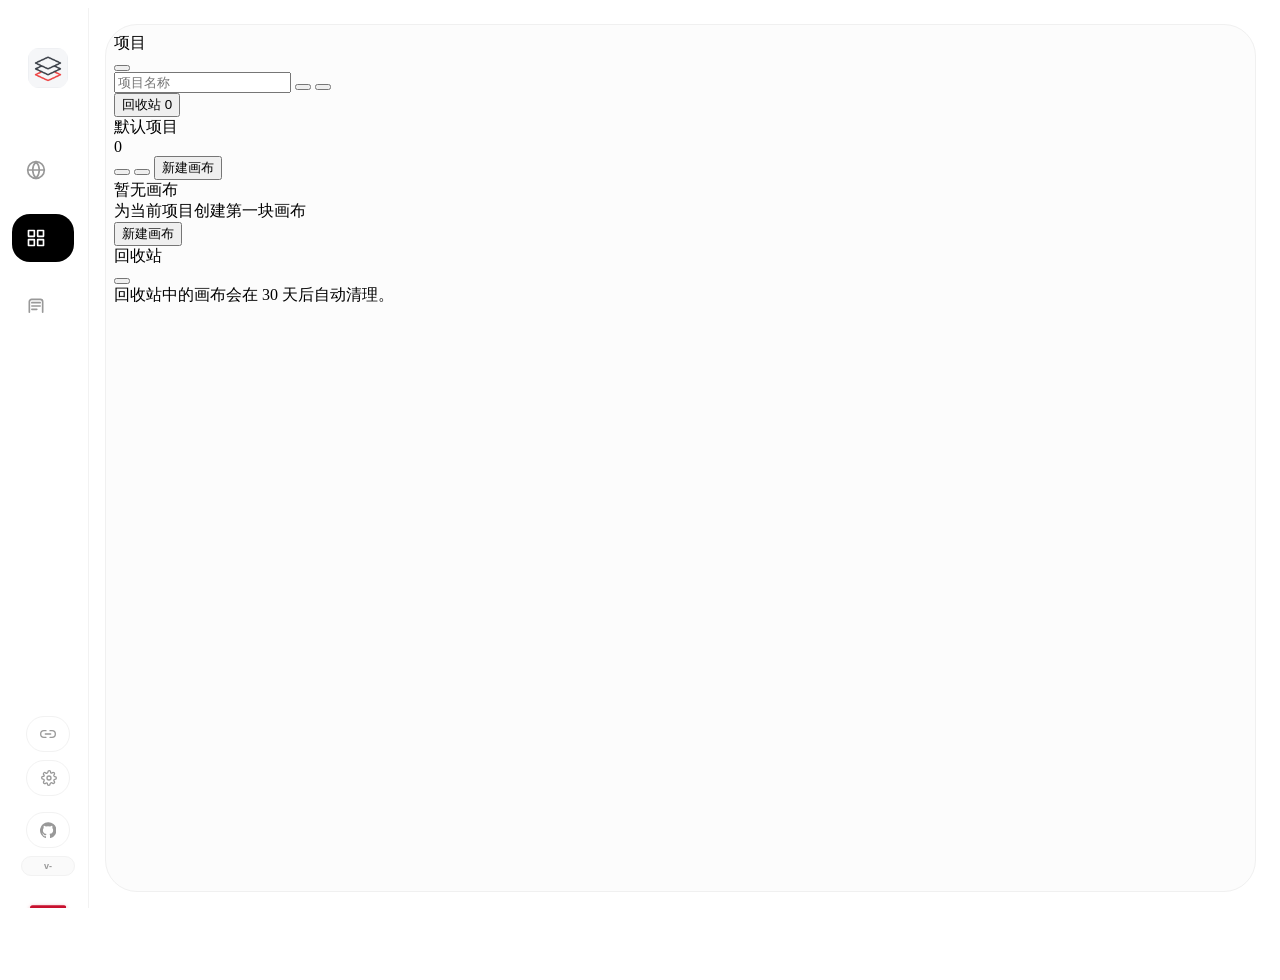
==== static/index.html @ 551148d5 "Unify app icon, sidebar appearance module and README screenshots" ====
<!DOCTYPE html>
<html lang="zh-CN">

<head>
    <meta charset="UTF-8">
    <meta name="viewport" content="width=device-width, initial-scale=1.0">
    <link rel="icon" href="/static/images/logo.png" type="image/png">
    <title>无限画布</title>
    <style>
        html.studio-route-booting body {
            visibility: hidden !important;
        }
    </style>
    <script>
        (function(){
            try {
                var theme = localStorage.getItem('studio_theme') || localStorage.getItem('canvas_theme') || 'light';
                if(theme === 'dark') {
                    document.documentElement.classList.add('studio-theme-dark');
                    document.documentElement.classList.add('theme-dark');
                }
                document.documentElement.classList.add('studio-route-booting');
            } catch(e) {}
        })();
    </script>
    <script src="/static/vendor/js/tailwindcss-cdn.js?v=2026.10.25.8.1793082094"></script>
    <script src="/static/js/theme.js?v=2026.10.25.8.1793082094"></script>
    <script src="/static/js/i18n.js?v=2026.10.25.8.1793082094"></script>
    <style>
        @import url('/static/vendor/css/fonts.css?v=2026.10.25.8.1793082094');

        /* 本地 Tailwind 工具类兜底：CDN 慢/未就绪时也能立刻给图标尺寸，避免首屏左侧栏空白 */
        .w-1\.5 { width: 0.375rem; }
        .h-1\.5 { height: 0.375rem; }
        .w-4 { width: 1rem; }
        .h-4 { height: 1rem; }
        .w-5 { width: 1.25rem; }
        .h-5 { height: 1.25rem; }
        .flex-shrink-0 { flex-shrink: 0; }
        .rounded-full { border-radius: 9999px; }
        .mb-12 { margin-bottom: 3rem; }
        .transition-colors { transition-property: color, background-color, border-color, fill, stroke; transition-duration: 150ms; transition-timing-function: cubic-bezier(0.4, 0, 0.2, 1); }
        .animate-pulse { animation: studio-pulse 2s cubic-bezier(0.4, 0, 0.6, 1) infinite; }
        @keyframes studio-pulse { 0%, 100% { opacity: 1; } 50% { opacity: .5; } }

        :root {
            --accent: #000000;
            --fluid-ease: cubic-bezier(0.3, 0, 0, 1);
            --bg: #ffffff;
            --sidebar-bg: #ffffff;
            --stage-bg: #fcfcfc;
            --border: #f2f2f2;
            --stage-border: #f0f0f0;
            --text: #121212;
            --muted: #999;
            --nav-hover-bg: #fafafa;
            --monitor-bg: rgba(255, 255, 255, 0.7);
            --monitor-border: rgba(0, 0, 0, 0.05);
            --monitor-shadow: rgba(0, 0, 0, 0.04);
            --divider: rgba(0, 0, 0, 0.1);
            --scrollbar: #d8d8d8;
            --scrollbar-hover: #c0c0c0;
            --author-name: #000;
        }

        html.theme-dark,
        body.theme-dark {
            --bg: #0f141d;
            --sidebar-bg: #0f141d;
            --stage-bg: #111722;
            --border: #242d3b;
            --stage-border: #2a3444;
            --text: #e5e9f0;
            --muted: #8f9aab;
            --nav-hover-bg: #171d29;
            --monitor-bg: rgba(23, 29, 41, 0.82);
            --monitor-border: rgba(255, 255, 255, 0.08);
            --monitor-shadow: rgba(0, 0, 0, 0.3);
            --divider: rgba(255, 255, 255, 0.15);
            --scrollbar: #334155;
            --scrollbar-hover: #475569;
            --author-name: #e5e9f0;
        }

        /* 极简滚动条 */
        html,
        body {
            overscroll-behavior: auto;
            height: 100%;
            overflow: hidden;
        }

        *::-webkit-scrollbar {
            width: 10px !important;
            height: 10px !important;
            background: transparent !important;
        }

        *::-webkit-scrollbar-track {
            background: transparent !important;
            border: none !important;
        }

        *::-webkit-scrollbar-thumb {
            background-color: var(--scrollbar) !important;
            border: 3px solid transparent !important;
            border-right-width: 3px !important;
            background-clip: padding-box !important;
            border-radius: 10px !important;
            min-height: 36px;
        }

        *::-webkit-scrollbar-thumb:hover {
            background-color: var(--scrollbar-hover) !important;
        }

        *::-webkit-scrollbar-corner {
            background: transparent !important;
        }

        * {
            scrollbar-width: thin !important;
            scrollbar-color: var(--scrollbar) transparent !important;
        }

        body {
            background: var(--bg);
            font-family: 'Space Grotesk', sans-serif;
            overflow: hidden;
            height: 100vh;
            color: var(--text);
            transition: background 0.3s, color 0.3s;
        }

        .app-shell {
            display: flex;
            width: 100%;
            height: 100vh;
            background: var(--bg);
            position: relative;
            transition: background 0.3s;
        }

        /* 侧边栏 */
        .sidebar {
            width: 80px;
            min-width: 80px;
            height: 100vh;
            max-height: 100vh;
            background: var(--sidebar-bg);
            display: flex;
            flex-direction: column;
            align-items: center;
            border-right: 1px solid var(--border);
            padding: 40px 0;
            transition: width 0.5s var(--fluid-ease) 0.5s, background 0.3s, border-color 0.3s;
            z-index: 50;
            overflow: hidden;
        }

        .sidebar:hover {
            width: 220px;
            transition-delay: 0s;
        }

        body.studio-scale-host .sidebar {
            height: calc(100vh / var(--studio-ui-scale, 1));
            max-height: calc(100vh / var(--studio-ui-scale, 1));
            zoom: var(--studio-ui-scale, 1);
        }

        /* 首次加载时与 iframe 的 0.5s 淡入同步播放，避免侧栏"焊死"在原地造成视觉断层 */
        @keyframes sidebar-enter {
            from { opacity: 0; transform: translateX(-6px); }
            to { opacity: 1; transform: translateX(0); }
        }
        html:not(.studio-route-booting) .sidebar {
            animation: sidebar-enter 0.5s var(--fluid-ease);
        }

        /* 品牌 LOGO：icon_layers_01 图标，替换旧的「圆角方框 + 圆点」占位符 */
        .logo-ring {
            position: relative;
            width: 40px;
            height: 40px;
            border: 0;
            border-radius: 11px;
            background: transparent;
            padding: 0;
            display: flex;
            align-items: center;
            justify-content: center;
            cursor: pointer;
            flex: 0 0 auto;
            transition: transform .25s var(--fluid-ease), background-color .18s, box-shadow .2s;
        }

        .brand-logo-img {
            width: 40px;
            height: 40px;
            display: block;
            border-radius: 11px;
            user-select: none;
        }

        .logo-ring:hover,
        .logo-ring:focus-visible {
            background: var(--nav-hover-bg);
            box-shadow: 0 0 0 4px rgba(148, 163, 184, .16), 0 10px 24px rgba(15, 23, 42, .08);
            outline: none;
        }

        .logo-ring:active {
            transform: scale(.94);
        }

        /* 队列忙碌：LOGO 右上角一枚蓝点（沿用原 logo-dot 的状态语义） */
        .logo-ring::after {
            content: '';
            position: absolute;
            top: 0;
            right: 0;
            width: 8px;
            height: 8px;
            border-radius: 50%;
            background: #3b82f6;
            border: 2px solid var(--sidebar-bg);
            opacity: 0;
            transform: scale(.6);
            transition: opacity .2s, transform .2s;
            pointer-events: none;
        }

        .logo-ring.is-busy::after {
            opacity: 1;
            transform: scale(1);
        }

        /* 导航项 */
        .nav-item {
            position: relative;
            width: 48px;
            height: 48px;
            flex: 0 0 48px;
            margin: 10px 0;
            display: flex;
            align-items: center;
            justify-content: flex-start;
            border-radius: 18px;
            cursor: pointer;
            /* 只对 width 做带延迟的过渡（侧栏悬停展开效果）；background/color 不参与过渡，避免 active 切换时底色"流动" */
            transition: width 0.3s var(--fluid-ease) 0.5s;
            color: var(--muted);
            overflow: hidden;
            padding-left: 14px;
        }

        .sidebar:hover .nav-item {
            width: 190px;
            transition-delay: 0s;
        }

        .nav-item:hover {
            background: var(--nav-hover-bg);
            color: var(--text);
        }

        .nav-item.active {
            background: var(--accent);
            color: #fff;
        }

        html.theme-dark .nav-item.active,
        body.theme-dark .nav-item.active {
            background: #f1f5f9;
            color: #0f172a;
        }

        .nav-text {
            opacity: 0;
            margin-left: 16px;
            font-weight: 600;
            font-size: 14px;
            white-space: nowrap;
            transition: opacity 0.3s 0.5s;
        }

        .sidebar:hover .nav-text {
            opacity: 1;
            transition-delay: 0.1s;
        }

        .sidebar nav {
            width: 100%;
            min-height: 0;
            flex: 1 1 auto;
            overflow-y: auto;
            overflow-x: hidden;
            display: flex;
            flex-direction: column;
            align-items: center;
            padding: 0 0 6px;
            overscroll-behavior: contain;
            scrollbar-gutter: stable;
            -webkit-overflow-scrolling: touch;
            scrollbar-width: thin;
            scrollbar-color: rgba(148, 163, 184, .34) transparent;
        }

        .sidebar::-webkit-scrollbar { width: 4px !important; }
        .sidebar::-webkit-scrollbar-track { background: transparent !important; }
        .sidebar::-webkit-scrollbar-thumb {
            background: rgba(148, 163, 184, .34) !important;
            border: 0 !important;
            border-radius: 999px !important;
        }

        .sidebar nav::-webkit-scrollbar { width: 4px !important; }
        .sidebar nav::-webkit-scrollbar-track { background: transparent !important; }
        .sidebar nav::-webkit-scrollbar-thumb {
            background: rgba(148, 163, 184, .34) !important;
            border: 0 !important;
            border-radius: 999px !important;
        }

        .sidebar nav > * {
            flex-shrink: 0;
        }

        /* 主舞台区 */
        .stage {
            flex: 1;
            background: var(--stage-bg);
            margin: 16px;
            border-radius: 32px;
            overflow: hidden;
            border: 1px solid var(--stage-border);
            position: relative;
            transition: background 0.3s, border-color 0.3s;
        }

        body.studio-scale-host .stage {
            margin: max(10px, calc(16px * var(--studio-ui-scale, 1)));
            border-radius: max(20px, calc(32px * var(--studio-ui-scale, 1)));
        }

        iframe {
            position: absolute;
            inset: 0;
            width: 100%;
            height: 100%;
            border: none;
            opacity: 0;
            transform: scale(1.02);
            filter: blur(4px);
            transition: all 0.5s var(--fluid-ease);
            pointer-events: none;
        }

        iframe.active {
            opacity: 1;
            transform: scale(1);
            filter: blur(0);
            pointer-events: auto;
        }

        /* 左下角监视器 */
        .nano-monitor {
            position: absolute;
            bottom: 24px;
            left: 24px;
            z-index: 100;
            display: flex;
            align-items: center;
            gap: 10px;
            background: var(--monitor-bg);
            backdrop-filter: blur(12px);
            padding: 7px 12px;
            border-radius: 12px;
            border: 1px solid var(--monitor-border);
            box-shadow: 0 4px 20px var(--monitor-shadow);
            font-family: monospace;
            transition: all 0.4s var(--fluid-ease);
        }

        .nano-monitor.is-busy {
            background: #000;
            color: #fff;
            border-color: rgba(255, 255, 255, 0.1);
            box-shadow: 0 8px 30px rgba(0, 0, 0, 0.2);
        }

        .stat-group {
            display: flex;
            align-items: center;
            gap: 7px;
            font-size: 11px;
            font-weight: 700;
            color: var(--text);
        }

        .stat-group:first-child {
            gap: 8px;
        }

        .nano-monitor.is-busy .stat-group {
            color: #fff;
        }

        .divider {
            width: 1px;
            height: 12px;
            background: var(--divider);
        }

        .is-busy .divider {
            background: rgba(255, 255, 255, 0.2);
        }

        .pulse-dot {
            width: 6px;
            height: 6px;
            border-radius: 50%;
            background: #10b981;
            margin-right: 2px;
            flex: 0 0 auto;
        }

        .spinner-nano {
            width: 10px;
            height: 10px;
            border: 2px solid rgba(255, 255, 255, 0.2);
            border-top-color: #fff;
            border-radius: 50%;
            animation: spin 0.8s linear infinite;
            display: none;
        }

        .is-busy .spinner-nano { display: block; }
        .is-busy .pulse-dot { display: none; }

        @keyframes spin {
            to { transform: rotate(360deg); }
        }

        .label-nano {
            text-transform: uppercase;
            letter-spacing: 0.5px;
            opacity: 0.5;
            font-size: 9px;
        }

        /* 作者组件 */
        .author-box {
            width: 100%;
            height: 60px;
            flex: 0 0 60px;
            position: relative;
            display: flex;
            align-items: center;
            justify-content: center;
            overflow: hidden;
        }

        .side-actions {
            margin-top:auto;
            margin-bottom:12px;
            display:flex;
            flex-direction:column;
            align-items:center;
            gap:8px;
            width:100%;
            flex:0 0 auto;
        }

        .side-pill {
            width:44px;
            height:36px;
            border-radius:999px;
            background: transparent;
            border: 1px solid var(--border);
            color: var(--muted);
            display: flex;
            align-items: center;
            justify-content: center;
            cursor: pointer;
            /* 只过渡 hover/激活会改的属性，避免 all 触发延迟 */
            transition: width 0.3s var(--fluid-ease) 0.5s, gap 0.3s var(--fluid-ease) 0.5s, background-color 0.2s, color 0.2s, border-color 0.2s;
            flex-shrink: 0;
            overflow:hidden;
            gap:8px;
            position:relative;
        }

        .sidebar:hover .side-pill {
            width: 170px;
            transition-delay: 0s;
        }

        .side-pill:hover {
            background: var(--nav-hover-bg);
            color: var(--text);
            border-color: var(--stage-border);
        }

        .side-pill.active {
            background: var(--text);
            color: var(--bg);
            border-color: var(--text);
        }

        .side-pill.update-available {
            border-color:#22c55e;
            color:#16a34a;
            overflow:visible;
        }

        html.theme-dark .side-pill.update-available,
        body.theme-dark .side-pill.update-available {
            border-color:#86efac;
            color:#86efac;
        }

        .side-pill.update-available::after {
            content:"NEW";
            position:absolute;
            top:-7px;
            right:-9px;
            min-width:28px;
            height:16px;
            padding:0 5px;
            border-radius:999px;
            background:#22c55e;
            display:flex;
            align-items:center;
            justify-content:center;
            color:#fff;
            font-size:9px;
            font-weight:900;
            letter-spacing:.02em;
            box-shadow:0 6px 16px rgba(34,197,94,.28), 0 0 0 3px rgba(34,197,94,.12);
            pointer-events:none;
        }

        html.theme-dark .side-pill.update-available::after,
        body.theme-dark .side-pill.update-available::after {
            background:#4ade80;
            color:#052e16;
            box-shadow:0 6px 16px rgba(74,222,128,.22), 0 0 0 3px rgba(74,222,128,.12);
        }

        .side-pill svg { width: 16px; height: 16px; flex:0 0 auto; }
        .settings-fold-chevron {
            width: 13px !important;
            height: 13px !important;
            margin-left: -2px;
            opacity: 0;
            max-width: 0;
            overflow: hidden;
            transition: opacity 0.3s 0.5s, max-width 0.3s var(--fluid-ease) 0.5s, transform .22s var(--fluid-ease);
        }
        .sidebar:hover .settings-fold-chevron,
        .sidebar.is-pinned .settings-fold-chevron {
            opacity: .72;
            max-width: 16px;
            transition-delay: .15s, .15s, 0s;
        }
        .settings-fold-toggle[aria-expanded="true"] .settings-fold-chevron {
            transform: rotate(180deg);
        }
        .settings-fold-group {
            width: 100%;
            max-height: 0;
            opacity: 0;
            overflow: hidden;
            display: flex;
            flex-direction: column;
            align-items: center;
            gap: 8px;
            pointer-events: none;
            transition: max-height .28s var(--fluid-ease), opacity .18s ease;
        }
        .settings-fold-group:not(.is-collapsed) {
            max-height: 132px;
            opacity: 1;
            pointer-events: auto;
        }
        .side-pill-text {
            opacity:0;
            max-width:0;
            font-size:12px;
            font-weight:800;
            letter-spacing:.02em;
            white-space:nowrap;
            overflow:hidden;
            transition: opacity 0.3s 0.5s, max-width 0.3s var(--fluid-ease) 0.5s;
        }
        .sidebar:hover .side-pill-text {
            opacity:1;
            max-width:120px;
            transition-delay:.15s;
        }
        /* 折叠态去除 gap，避免图标被推偏 */
        .side-pill { gap:0; }
        .sidebar:hover .side-pill { gap:8px; }

        .project-version-badge {
            width:44px;
            min-height:18px;
            padding:0 4px;
            border-radius:999px;
            border:1px solid var(--border);
            background:var(--nav-hover-bg);
            color:var(--muted);
            display:flex;
            align-items:center;
            justify-content:center;
            font-size:9px;
            font-weight:800;
            line-height:1;
            white-space:nowrap;
            overflow:hidden;
            cursor:pointer;
            transition:width 0.3s var(--fluid-ease) 0.5s, color .2s, border-color .2s, background-color .2s;
        }
        .project-version-badge:hover { color:var(--text); border-color:var(--accent, #6366f1); }
        .project-version-badge.checking { opacity:.6; animation:badge-pulse 1s ease-in-out infinite; }
        @keyframes badge-pulse { 0%,100%{opacity:.5;} 50%{opacity:1;} }

        .sidebar:hover .project-version-badge {
            width:170px;
            transition-delay:0s;
        }

        .project-version-full { display:none; }
        .sidebar:hover .project-version-compact { display:none; }
        .sidebar:hover .project-version-full { display:inline; }

        .update-now-btn {
            display:none;
            width:56px;
            min-height:24px;
            padding:0 7px;
            border-radius:999px;
            border:1px solid rgba(34,197,94,.35);
            background:rgba(34,197,94,.1);
            color:#16a34a;
            align-items:center;
            justify-content:center;
            gap:5px;
            font-size:9px;
            font-weight:900;
            overflow:hidden;
            transition:width 0.3s var(--fluid-ease) 0.5s, background-color .2s, color .2s, border-color .2s;
        }
        .update-now-btn.show { display:flex; }
        .sidebar:hover .update-now-btn { width:170px; transition-delay:0s; }
        .update-now-btn:hover { background:#16a34a; color:#fff; border-color:#16a34a; }
        .update-now-btn[disabled] { opacity:.7; cursor:wait; }
        .update-now-btn svg { display:none; width:14px; height:14px; flex:0 0 auto; }
        .sidebar:hover .update-now-btn svg { display:block; }
        .update-now-text {
            opacity:1;
            max-width:42px;
            white-space:nowrap;
            overflow:hidden;
            transition: opacity 0.3s 0.5s, max-width 0.3s var(--fluid-ease) 0.5s;
        }
        .update-action-prefix { display:none; }
        .update-version-full { display:none; }
        .sidebar:hover .update-version-compact { display:none; }
        .sidebar:hover .update-version-full { display:inline; }
        .sidebar:hover .update-action-prefix { display:inline; }
        .sidebar:hover .update-now-text { max-width:130px; transition-delay:.15s; }
        /* 有更新时版本号保持可见且可点击，点击直接升级（不再隐藏） */
        .project-version-badge.has-update { color:#16a34a; border-color:rgba(34,197,94,.55); background:rgba(34,197,94,.12); }
        .project-version-badge.has-update:hover { color:#fff; background:#16a34a; border-color:#16a34a; }
        html.theme-dark .update-now-btn,
        body.theme-dark .update-now-btn {
            border-color:rgba(134,239,172,.42);
            background:rgba(74,222,128,.12);
            color:#86efac;
        }
        html.theme-dark .update-now-btn:hover,
        body.theme-dark .update-now-btn:hover {
            background:#86efac;
            border-color:#86efac;
            color:#052e16;
        }

        @media (max-height: 760px) {
            .sidebar {
                padding: 18px 0 14px;
                overflow-y:hidden;
                overflow-x:hidden;
                overscroll-behavior:contain;
                -webkit-overflow-scrolling:touch;
                scrollbar-width:thin;
                scrollbar-color:rgba(148,163,184,.34) transparent;
            }
            .sidebar nav {
                flex:1 1 auto;
                min-height:0;
                overflow-y:auto;
                overflow-x:hidden;
                padding-bottom:0;
            }
            .logo-ring { margin-bottom: 16px !important; }
            .nav-item {
                height: 42px;
                flex-basis: 42px;
                margin: 5px 0;
                border-radius: 15px;
            }
            .side-actions {
                margin-top:auto;
                margin-bottom:6px;
                gap:5px;
                padding-top:8px;
                border-top:1px solid var(--border);
            }
            .settings-fold-group {
                gap: 5px;
            }
            .settings-fold-group:not(.is-collapsed) {
                max-height: 105px;
            }
            .side-pill {
                height:30px;
                flex-basis:30px;
                width:40px;
            }
            .project-version-badge { width:40px; min-height:16px; font-size:8px; }
            .update-now-btn.show { min-height:22px; width:48px; }
            .author-box {
                height:32px;
                flex-basis:32px;
            }        }

        @media (max-height: 660px) {
            .sidebar { padding: 12px 0; }
            .sidebar nav {
                flex:1 1 auto;
                min-height:0;
                overflow-y:auto;
                overflow-x:hidden;
                padding-bottom:0;
            }
            .logo-ring {
                width:32px;
                height:32px;
                margin-bottom:10px !important;
            }
            .brand-logo-img {
                width:32px;
                height:32px;
                border-radius:9px;
            }
            .nav-item {
                height:38px;
                flex-basis:38px;
                margin:3px 0;
                border-radius:14px;
            }
            .side-actions {
                margin-top:auto;
                margin-bottom:4px;
                gap:4px;
                padding-top:6px;
            }
            .settings-fold-group {
                gap: 4px;
            }
            .settings-fold-group:not(.is-collapsed) {
                max-height: 102px;
            }
            .side-pill {
                height:30px;
                flex-basis:30px;
                width:38px;
            }
            .author-box {
                height:28px;
                flex-basis:28px;
            }            .side-pill svg { width:15px; height:15px; }
            .project-version-badge { width:38px; min-height:16px; font-size:8px; }
            .update-now-btn.show { width:46px; min-height:22px; font-size:8px; }
        }

        .studio-modal[hidden] {
            display:none !important;
        }

        .studio-modal {
            position:fixed;
            inset:0;
            z-index:500;
            display:flex;
            align-items:center;
            justify-content:center;
            padding:24px;
            background:rgba(15,23,42,.38);
            backdrop-filter:blur(10px);
        }

        .studio-modal-panel {
            width:min(560px, 100%);
            max-height:min(760px, calc(100vh - 48px));
            display:flex;
            flex-direction:column;
            overflow:hidden;
            border-radius:8px;
            border:1px solid rgba(15,23,42,.1);
            background:#fff;
            color:#111827;
            box-shadow:0 24px 70px rgba(15,23,42,.24);
        }

        .studio-modal-head {
            display:flex;
            align-items:flex-start;
            justify-content:space-between;
            gap:16px;
            padding:20px 20px 14px;
            border-bottom:1px solid #eef2f7;
        }

        .studio-modal-kicker {
            font-size:11px;
            font-weight:900;
            letter-spacing:.08em;
            color:#16a34a;
            text-transform:uppercase;
            margin-bottom:6px;
        }

        .studio-modal-title {
            font-size:20px;
            line-height:1.25;
            font-weight:900;
            margin:0;
            letter-spacing:0;
        }

        .studio-modal-close {
            width:32px;
            height:32px;
            border-radius:8px;
            border:1px solid #e5e7eb;
            background:#fff;
            color:#64748b;
            display:flex;
            align-items:center;
            justify-content:center;
            cursor:pointer;
            flex:0 0 auto;
        }

        .studio-modal-close:hover {
            color:#111827;
            border-color:#cbd5e1;
            background:#f8fafc;
        }

        .studio-modal-body {
            padding:18px 20px;
            overflow:auto;
        }

        .studio-modal-copy {
            margin:0 0 14px;
            color:#475569;
            font-size:13px;
            line-height:1.7;
        }

        .update-modal-summary {
            display:flex;
            align-items:flex-start;
            gap:10px;
            margin-top:16px;
            padding:12px;
            border:1px solid #e5e7eb;
            border-radius:8px;
            background:#f8fafc;
            color:#334155;
            font-size:12px;
            line-height:1.55;
        }

        .update-modal-summary strong {
            display:block;
            color:#111827;
            margin-bottom:2px;
            font-size:12px;
        }

        .update-modal-dot {
            width:9px;
            height:9px;
            margin-top:4px;
            border-radius:99px;
            background:#94a3b8;
            flex:0 0 auto;
        }

        .update-modal-summary.ok .update-modal-dot { background:#22c55e; }
        .update-modal-summary.warn .update-modal-dot { background:#f59e0b; }
        .update-modal-summary.fail .update-modal-dot { background:#ef4444; }

        /* 更新弹窗：双卡片需要更宽的面板，避免左右布局被裁剪 */
        #project-update-modal .studio-modal-panel { width:min(880px, 100%); max-height:min(840px, calc(100vh - 48px)); }
        .update-notes-box { margin:2px 0 14px; padding:12px; border:1px solid #e5e7eb; border-radius:8px; background:#fbfdff; }
        .update-notes-head { display:flex; align-items:center; justify-content:space-between; gap:12px; margin-bottom:8px; }
        .update-notes-head strong { font-size:12px; color:#111827; font-weight:950; }
        .update-notes-version { color:#64748b; font-size:11px; font-weight:800; white-space:nowrap; }
        .update-notes-list { margin:0; padding:0 0 0 16px; display:grid; gap:6px; color:#334155; font-size:12px; line-height:1.55; }
        .update-notes-empty { margin:0; color:#94a3b8; font-size:12px; line-height:1.55; }
        .update-source-list { display:grid; grid-template-columns:1fr 1fr; gap:12px; margin-top:14px; align-items:stretch; }
        @media (max-width: 720px) { .update-source-list { grid-template-columns:1fr; } }
        .update-source-card { width:100%; min-width:0; border:1px solid #e5e7eb; border-radius:10px; background:#fff; color:#111827; text-align:left; padding:12px; display:flex; flex-direction:column; gap:10px; cursor:pointer; transition:border-color .16s ease, box-shadow .16s ease, transform .16s ease, background .16s ease; }
        .update-source-card:hover { transform:translateY(-1px); border-color:#cbd5e1; box-shadow:0 12px 28px rgba(15,23,42,.08); }
        .update-source-card.active { border-color:#16a34a; box-shadow:0 0 0 2px rgba(22,163,74,.20); background:#f0fdf4; }
        .update-source-head { display:flex; align-items:center; justify-content:space-between; gap:10px; }
        .update-source-title { min-width:0; display:flex; flex-direction:column; gap:4px; }
        .update-source-title strong { color:#111827; font-size:13px; line-height:1.2; font-weight:950; }
        .update-source-title span { color:#64748b; font-size:11px; line-height:1.35; font-weight:700; }
        .update-source-head-right { flex:0 0 auto; display:flex; align-items:center; gap:8px; }
        .update-source-check { display:none; flex:0 0 auto; width:22px; height:22px; border-radius:999px; background:#16a34a; color:#fff; align-items:center; justify-content:center; }
        .update-source-check svg { width:14px; height:14px; }
        .update-source-card.active .update-source-check { display:flex; }
        .update-source-badge { flex:0 0 auto; min-width:56px; height:24px; border-radius:999px; background:#f1f5f9; color:#64748b; display:flex; align-items:center; justify-content:center; padding:0 9px; font-size:10px; font-weight:900; }
        .update-source-badge.ok { background:#16a34a; color:#fff; }
        .update-source-badge.bad { background:#dc2626; color:#fff; }
        .connectivity-list { display:grid; gap:8px; min-width:0; }

        .connectivity-row {
            display:grid;
            grid-template-columns:12px minmax(0, 1fr) auto;
            align-items:center;
            gap:10px;
            min-height:42px;
            padding:9px 10px;
            border:1px solid #eef2f7;
            border-radius:8px;
            background:#fff;
        }
        .connectivity-row > div { min-width:0; }

        .connectivity-indicator {
            width:9px;
            height:9px;
            border-radius:99px;
            background:#94a3b8;
        }

        .connectivity-row.ok .connectivity-indicator { background:#22c55e; }
        .connectivity-row.fail .connectivity-indicator { background:#ef4444; }
        .connectivity-row.pending .connectivity-indicator {
            background:#94a3b8;
            animation: studio-pulse 1s ease-in-out infinite;
        }

        .connectivity-name {
            font-size:12px;
            font-weight:900;
            color:#111827;
            line-height:1.25;
        }

        .connectivity-url {
            margin-top:3px;
            max-width:100%;
            overflow:hidden;
            text-overflow:ellipsis;
            white-space:nowrap;
            font-size:10px;
            color:#94a3b8;
        }

        .connectivity-status {
            justify-self:end;
            font-size:11px;
            font-weight:900;
            color:#64748b;
            white-space:nowrap;
        }
        .connectivity-row.ok .connectivity-status { color:#16a34a; }
        .connectivity-row.fail .connectivity-status { color:#ef4444; }

        .connectivity-error {
            grid-column:2 / 4;
            margin-top:-4px;
            color:#ef4444;
            font-size:11px;
            line-height:1.45;
            word-break:break-word;
        }

        .studio-modal-actions {
            display:flex;
            justify-content:flex-end;
            gap:10px;
            padding:14px 20px 18px;
            border-top:1px solid #eef2f7;
            background:#fff;
        }

        .studio-modal-btn {
            min-height:36px;
            padding:0 14px;
            border-radius:8px;
            border:1px solid #e5e7eb;
            background:#fff;
            color:#334155;
            display:inline-flex;
            align-items:center;
            justify-content:center;
            gap:7px;
            font-size:12px;
            font-weight:900;
            cursor:pointer;
        }

        .studio-modal-btn svg {
            width:15px;
            height:15px;
            flex:0 0 auto;
        }

        .studio-modal-btn:hover {
            background:#f8fafc;
            border-color:#cbd5e1;
        }

        #connectivity-test-btn {
            border-color:rgba(37,99,235,.24);
            background:#eff6ff;
            color:#1d4ed8;
            transition:transform .16s ease, background-color .18s ease, border-color .18s ease, color .18s ease, box-shadow .18s ease;
        }

        #connectivity-test-btn:hover {
            transform:translateY(-1px);
            border-color:#2563eb;
            background:#2563eb;
            color:#fff;
            box-shadow:0 10px 22px rgba(37,99,235,.20);
        }

        #connectivity-test-btn:hover svg {
            transform:rotate(24deg);
        }

        #connectivity-test-btn:active {
            transform:translateY(0);
            box-shadow:0 5px 12px rgba(37,99,235,.16);
        }

        #connectivity-test-btn svg {
            transition:transform .18s ease;
        }

        .studio-modal-btn.primary {
            background:#111827;
            border-color:#111827;
            color:#fff;
        }

        .studio-modal-btn.primary:hover {
            background:#16a34a;
            border-color:#16a34a;
        }

        .studio-modal-btn[disabled] {
            opacity:.58;
            cursor:wait;
        }

        html.theme-dark .studio-modal,
        body.theme-dark .studio-modal {
            background:rgba(2,6,23,.56);
        }

        html.theme-dark .studio-modal-panel,
        body.theme-dark .studio-modal-panel,
        html.theme-dark .studio-modal-close,
        body.theme-dark .studio-modal-close,
        html.theme-dark .connectivity-row,
        body.theme-dark .connectivity-row,
        html.theme-dark .studio-modal-actions,
        body.theme-dark .studio-modal-actions,
        html.theme-dark .studio-modal-btn,
        body.theme-dark .studio-modal-btn {
            background:#111216;
            border-color:#25262b;
            color:#e8e8ea;
        }

        html.theme-dark .update-source-card,
        body.theme-dark .update-source-card {
            background:#111216;
            border-color:#25262b;
            color:#e8e8ea;
        }

        html.theme-dark .update-source-card.active,
        body.theme-dark .update-source-card.active {
            border-color:#22c55e;
            box-shadow:0 0 0 2px rgba(34,197,94,.35);
            background:rgba(34,197,94,.12);
        }

        html.theme-dark .studio-modal-head,
        body.theme-dark .studio-modal-head,
        html.theme-dark .studio-modal-actions,
        body.theme-dark .studio-modal-actions {
            border-color:#25262b;
        }

        html.theme-dark .studio-modal-copy,
        body.theme-dark .studio-modal-copy,
        html.theme-dark .connectivity-status,
        body.theme-dark .connectivity-status {
            color:#8f9aab;
        }

        html.theme-dark .update-modal-summary,
        body.theme-dark .update-modal-summary {
            background:#0c0d10;
            border-color:#25262b;
            color:#9aa6b8;
        }

        html.theme-dark .update-notes-box,
        body.theme-dark .update-notes-box {
            background:#0c0d10;
            border-color:#25262b;
        }

        html.theme-dark .update-modal-summary strong,
        body.theme-dark .update-modal-summary strong,
        html.theme-dark .update-notes-head strong,
        body.theme-dark .update-notes-head strong,
        html.theme-dark .update-source-title strong,
        body.theme-dark .update-source-title strong,
        html.theme-dark .connectivity-name,
        body.theme-dark .connectivity-name {
            color:#e8e8ea;
        }

        html.theme-dark .update-notes-list,
        body.theme-dark .update-notes-list {
            color:#cbd5e1;
        }

        html.theme-dark .update-notes-version,
        body.theme-dark .update-notes-version,
        html.theme-dark .update-notes-empty,
        body.theme-dark .update-notes-empty,
        html.theme-dark .update-source-title span,
        body.theme-dark .update-source-title span {
            color:#8f9aab;
        }

        html.theme-dark .studio-modal-btn.primary,
        body.theme-dark .studio-modal-btn.primary {
            background:#d8dee9;
            border-color:#d8dee9;
            color:#10141d;
        }

        html.theme-dark #connectivity-test-btn,
        body.theme-dark #connectivity-test-btn {
            background:rgba(96,165,250,.12);
            border-color:rgba(96,165,250,.34);
            color:#93c5fd;
        }

        html.theme-dark #connectivity-test-btn:hover,
        body.theme-dark #connectivity-test-btn:hover {
            background:#60a5fa;
            border-color:#60a5fa;
            color:#07111f;
            box-shadow:0 10px 24px rgba(96,165,250,.18);
        }

        html.theme-dark .studio-modal-btn.primary:hover,
        body.theme-dark .studio-modal-btn.primary:hover {
            background:#86efac;
            border-color:#86efac;
            color:#052e16;
        }

        @media (max-width: 640px) {
            .studio-modal {
                align-items:flex-end;
                padding:12px;
            }
            .studio-modal-panel {
                max-height:calc(100vh - 24px);
            }
            .studio-modal-actions {
                flex-wrap:wrap;
            }
            .studio-modal-btn {
                flex:1 1 130px;
            }
        }

        .sidebar.is-pinned {
            width: 220px;
            transition-delay: 0s;
        }
        .sidebar.is-pinned .logo-ring {
            background: var(--nav-hover-bg);
            box-shadow: 0 0 0 4px rgba(148, 163, 184, .10);
        }
        .sidebar.is-pinned .logo-ring:hover,
        .sidebar.is-pinned .logo-ring:focus-visible {
            box-shadow: 0 0 0 5px rgba(148, 163, 184, .14);
        }
        .sidebar.is-pinned .nav-item {
            width: 190px;
            transition-delay: 0s;
        }
        .sidebar.is-pinned .nav-text {
            opacity: 1;
            transition-delay: 0.1s;
        }
        .sidebar.is-pinned .side-pill {
            width: 170px;
            gap: 8px;
            transition-delay: 0s;
        }
        .sidebar.is-pinned .side-pill-text {
            opacity: 1;
            max-width: 120px;
            transition-delay: .15s;
        }
        .sidebar.is-pinned .project-version-badge,
        .sidebar.is-pinned .update-now-btn {
            width: 170px;
            transition-delay: 0s;
        }
        .sidebar.is-pinned .project-version-compact,
        .sidebar.is-pinned .update-version-compact {
            display: none;
        }
        .sidebar.is-pinned .project-version-full,
        .sidebar.is-pinned .update-version-full,
        .sidebar.is-pinned .update-action-prefix {
            display: inline;
        }
        .sidebar.is-pinned .update-now-btn svg {
            display: block;
        }
        .sidebar.is-pinned .update-now-text {
            max-width: 130px;
            transition-delay: .15s;
        }

        .sidebar.is-collapsing:hover {
            width: 80px;
        }
        .sidebar.is-collapsing:hover .logo-ring {
            background: transparent;
            box-shadow: none;
        }
        .sidebar.is-collapsing:hover .nav-item {
            width: 48px;
        }
        .sidebar.is-collapsing:hover .nav-text {
            opacity: 0;
        }
        .sidebar.is-collapsing:hover .side-pill {
            width: 44px;
            gap: 0;
        }
        .sidebar.is-collapsing:hover .side-pill-text {
            opacity: 0;
            max-width: 0;
        }
        .sidebar.is-collapsing:hover .project-version-badge {
            width: 44px;
        }
        .sidebar.is-collapsing:hover .project-version-compact,
        .sidebar.is-collapsing:hover .update-version-compact {
            display: inline;
        }
        .sidebar.is-collapsing:hover .project-version-full,
        .sidebar.is-collapsing:hover .update-version-full,
        .sidebar.is-collapsing:hover .update-action-prefix {
            display: none;
        }
        .sidebar.is-collapsing:hover .update-now-btn {
            width: 56px;
        }
        .sidebar.is-collapsing:hover .update-now-btn svg {
            display: none;
        }
        .sidebar.is-collapsing:hover .update-now-text {
            max-width: 42px;
        }
    </style>
</head>

<body>

    <div class="app-shell">
        <aside class="sidebar" id="studioSidebar">
            <button class="logo-ring mb-12" id="sidebarLogoToggle" type="button" onclick="toggleSidebarPinned(event)" aria-pressed="false" title="固定导航栏">
                <img class="brand-logo-img" src="/static/images/brand-logo.png?v=2026.10.25.8" alt="无限画布" draggable="false">
            </button>

            <nav>
                <div class="nav-item" onclick="switchUI(this, 'online')">
                    <svg class="w-5 h-5 flex-shrink-0" fill="none" stroke="currentColor" viewBox="0 0 24 24" stroke-width="2" stroke-linecap="round" stroke-linejoin="round">
                        <path d="M12 2a10 10 0 1 0 0 20A10 10 0 0 0 12 2z"></path>
                        <path d="M2 12h20M12 2a15.3 15.3 0 0 1 4 10 15.3 15.3 0 0 1-4 10 15.3 15.3 0 0 1-4-10 15.3 15.3 0 0 1 4-10z"></path>
                    </svg>
                    <span class="nav-text" data-i18n="nav.online">在线生图</span>
                </div>
                <div class="nav-item" onclick="switchUI(this, 'canvas')">
                    <svg class="w-5 h-5 flex-shrink-0" fill="none" stroke="currentColor" viewBox="0 0 24 24" stroke-width="2" stroke-linecap="round" stroke-linejoin="round">
                        <rect x="3" y="3" width="7" height="7"></rect>
                        <rect x="14" y="3" width="7" height="7"></rect>
                        <rect x="14" y="14" width="7" height="7"></rect>
                        <rect x="3" y="14" width="7" height="7"></rect>
                    </svg>
                    <span class="nav-text" data-i18n="nav.canvas">无限画布</span>
                </div>
                <div class="nav-item" onclick="switchUI(this, 'asset-manager')">
                    <svg class="w-5 h-5 flex-shrink-0" fill="none" stroke="currentColor" viewBox="0 0 24 24" stroke-width="2" stroke-linecap="round" stroke-linejoin="round">
                        <path d="M4 19.5V6.8A2.8 2.8 0 0 1 6.8 4h10.4A2.8 2.8 0 0 1 20 6.8v12.7"></path>
                        <path d="M7 8h10"></path>
                        <path d="M7 12h10"></path>
                        <path d="M7 16h6"></path>
                    </svg>
                    <span class="nav-text" data-i18n="nav.assetManager">素材库</span>
                </div>
            </nav>

            <div class="side-actions">
                <button class="side-pill" onclick="switchUI(this, 'api-settings')" type="button" title="API 设置">
                    <svg fill="none" stroke="currentColor" viewBox="0 0 24 24" stroke-width="2" stroke-linecap="round" stroke-linejoin="round">
                        <path d="M15 7h3a5 5 0 0 1 0 10h-3"></path>
                        <path d="M9 17H6A5 5 0 0 1 6 7h3"></path>
                        <line x1="8" y1="12" x2="16" y2="12"></line>
                    </svg>
                    <span class="side-pill-text" data-i18n="common.apiSettings">API 设置</span>
                </button>
                <button class="side-pill settings-fold-toggle" id="settings-fold-toggle" onclick="toggleSidebarSettings()" type="button" title="更多设置" aria-expanded="false">
                    <svg fill="none" stroke="currentColor" viewBox="0 0 24 24" stroke-width="2" stroke-linecap="round" stroke-linejoin="round">
                        <circle cx="12" cy="12" r="3"></circle>
                        <path d="M19.4 15a1.65 1.65 0 0 0 .33 1.82l.06.06a2 2 0 1 1-2.83 2.83l-.06-.06A1.65 1.65 0 0 0 15 19.4a1.65 1.65 0 0 0-1 .6 1.65 1.65 0 0 0-.36 1.08V21a2 2 0 1 1-4 0v-.09A1.65 1.65 0 0 0 9 19.4a1.65 1.65 0 0 0-1.82.33l-.06.06a2 2 0 1 1-2.83-2.83l.06-.06A1.65 1.65 0 0 0 4.6 15a1.65 1.65 0 0 0-.6-1 1.65 1.65 0 0 0-1.08-.36H3a2 2 0 1 1 0-4h.09A1.65 1.65 0 0 0 4.6 9a1.65 1.65 0 0 0-.33-1.82l-.06-.06a2 2 0 1 1 2.83-2.83l.06.06A1.65 1.65 0 0 0 9 4.6a1.65 1.65 0 0 0 1-.6 1.65 1.65 0 0 0 .36-1.08V3a2 2 0 1 1 4 0v.09A1.65 1.65 0 0 0 15 4.6a1.65 1.65 0 0 0 1.82-.33l.06-.06a2 2 0 1 1 2.83 2.83l-.06.06A1.65 1.65 0 0 0 19.4 9c.22.38.58.69 1 .86.2.08.42.13.65.14H21a2 2 0 1 1 0 4h-.09A1.65 1.65 0 0 0 19.4 15z"></path>
                    </svg>
                    <span class="side-pill-text" data-i18n="common.moreSettings">更多设置</span>
                    <svg class="settings-fold-chevron" fill="none" stroke="currentColor" viewBox="0 0 24 24" stroke-width="2.2" stroke-linecap="round" stroke-linejoin="round" aria-hidden="true">
                        <polyline points="6 9 12 15 18 9"></polyline>
                    </svg>
                </button>
                <div class="settings-fold-group is-collapsed" id="settings-fold-group">
                    <button class="side-pill" onclick="toggleTheme()" id="theme-toggle-btn" type="button" title="切换夜间模式">
                        <svg id="icon-moon" fill="none" stroke="currentColor" viewBox="0 0 24 24" stroke-width="2" stroke-linecap="round" stroke-linejoin="round">
                            <path d="M21 12.79A9 9 0 1 1 11.21 3 7 7 0 0 0 21 12.79z"></path>
                        </svg>
                        <svg id="icon-sun" style="display:none" fill="none" stroke="currentColor" viewBox="0 0 24 24" stroke-width="2" stroke-linecap="round" stroke-linejoin="round">
                            <circle cx="12" cy="12" r="5"></circle>
                            <line x1="12" y1="1" x2="12" y2="3"></line>
                            <line x1="12" y1="21" x2="12" y2="23"></line>
                            <line x1="4.22" y1="4.22" x2="5.64" y2="5.64"></line>
                            <line x1="18.36" y1="18.36" x2="19.78" y2="19.78"></line>
                            <line x1="1" y1="12" x2="3" y2="12"></line>
                            <line x1="21" y1="12" x2="23" y2="12"></line>
                            <line x1="4.22" y1="19.78" x2="5.64" y2="18.36"></line>
                            <line x1="18.36" y1="5.64" x2="19.78" y2="4.22"></line>
                        </svg>
                        <span class="side-pill-text" data-i18n="common.darkMode">黑夜模式</span>
                    </button>
                    <button class="side-pill" onclick="toggleLanguage()" id="lang-toggle-btn" type="button" title="Language">
                        <svg fill="none" stroke="currentColor" viewBox="0 0 24 24" stroke-width="2" stroke-linecap="round" stroke-linejoin="round">
                            <circle cx="12" cy="12" r="10"></circle>
                            <path d="M2 12h20"></path>
                            <path d="M12 2a15.3 15.3 0 0 1 4 10 15.3 15.3 0 0 1-4 10 15.3 15.3 0 0 1-4-10 15.3 15.3 0 0 1 4-10z"></path>
                        </svg>
                        <span class="side-pill-text" data-i18n="common.language">中文</span>
                    </button>
                </div>
                <button id="github-entry-btn" class="side-pill" onclick="openProjectPage()" type="button" title="GitHub">
                    <svg fill="currentColor" stroke="none" viewBox="0 0 24 24" aria-hidden="true">
                        <path d="M12 .5a12 12 0 0 0-3.79 23.39c.6.11.82-.26.82-.58v-2.05c-3.34.73-4.04-1.42-4.04-1.42-.55-1.39-1.34-1.76-1.34-1.76-1.09-.75.08-.74.08-.74 1.21.09 1.85 1.25 1.85 1.25 1.07 1.83 2.81 1.3 3.5.99.11-.78.42-1.3.76-1.6-2.67-.3-5.47-1.33-5.47-5.93 0-1.31.47-2.38 1.24-3.22-.12-.3-.54-1.53.12-3.18 0 0 1.01-.32 3.3 1.23a11.45 11.45 0 0 1 6.01 0c2.29-1.55 3.3-1.23 3.3-1.23.66 1.65.24 2.88.12 3.18.77.84 1.24 1.91 1.24 3.22 0 4.61-2.81 5.63-5.49 5.93.43.37.81 1.1.81 2.22v3.29c0 .32.22.69.83.57A12 12 0 0 0 12 .5Z"></path>
                    </svg>
                    <span class="side-pill-text" data-i18n="common.project">项目主页</span>
                </button>
                <button id="update-now-btn" class="update-now-btn" onclick="runProjectUpdate()" type="button" title="一键更新">
                    <svg fill="none" stroke="currentColor" viewBox="0 0 24 24" stroke-width="2.2" stroke-linecap="round" stroke-linejoin="round" aria-hidden="true">
                        <path d="M21 12a9 9 0 1 1-2.64-6.36"></path>
                        <path d="M21 3v6h-6"></path>
                    </svg>
                    <span id="update-now-text" class="update-now-text" data-i18n="update.oneClick">一键更新</span>
                </button>
                <div id="project-version-badge" class="project-version-badge" title="点击检测并升级" role="button" tabindex="0" onclick="manualVersionUpgrade()" onkeydown="if(event.key==='Enter'||event.key===' '){event.preventDefault();manualVersionUpgrade();}">v-</div>
            </div>

            <div class="author-box"></div>
        </aside>
        <script>
            /* 在侧栏 DOM 解析完后立即把 active 类移到当前页对应的入口，避免首屏先在文生图上闪一下 */
            (function(){
                try {
                    var pageId = localStorage.getItem('studio_active_page');
                    if(pageId && pageId !== 'zimage') {
                        document.querySelectorAll('.nav-item.active, .side-pill.active').forEach(function(n){
                            n.classList.remove('active');
                        });
                        var target = document.querySelector('[onclick*="\'' + pageId + '\'"]');
                        if(target) target.classList.add('active');
                    }
                } catch(e) {}
            })();
        </script>
        <script>
            /* 侧栏署名外观模块 */
            (function () {
                var s = document.createElement('script');
                s.src = '/static/js/brand.js';
                s.onerror = function () { s.remove(); };
                document.body.appendChild(s);
            })();
        </script>

        <main class="stage">
            <iframe id="frame-online" data-src="/static/online.html?v=2026.10.25.8.1794453623" scrolling="yes"></iframe>
            <iframe id="frame-asset-manager" data-src="/static/asset-manager.html?v=2026.10.25.8.1794453623" scrolling="yes"></iframe>
            <iframe id="frame-api-settings" data-src="/static/api-settings.html?v=2026.10.25.8.1794453623" scrolling="yes"></iframe>
            <iframe id="frame-canvas" data-src="/static/canvas-list.html?v=2026.10.25.8.1794453623" scrolling="yes"></iframe>

        </main>
    </div>

    <div id="project-update-modal" class="studio-modal" hidden role="dialog" aria-modal="true" aria-labelledby="project-update-title">
        <div class="studio-modal-panel">
            <div class="studio-modal-head">
                <div>
                    <div class="studio-modal-kicker" data-i18n="update.available">发现更新</div>
                    <h2 id="project-update-title" class="studio-modal-title">一键更新</h2>
                </div>
                <button class="studio-modal-close" type="button" onclick="closeProjectUpdateModal()" title="关闭" aria-label="关闭">
                    <svg fill="none" stroke="currentColor" viewBox="0 0 24 24" stroke-width="2.2" stroke-linecap="round" stroke-linejoin="round" aria-hidden="true">
                        <line x1="18" y1="6" x2="6" y2="18"></line>
                        <line x1="6" y1="6" x2="18" y2="18"></line>
                    </svg>
                </button>
            </div>
            <div class="studio-modal-body">
                <p id="project-update-copy" class="studio-modal-copy"></p>
                <div id="project-update-notes" class="update-notes-box" hidden>
                    <div class="update-notes-head">
                        <strong id="project-update-notes-title">本次更新内容</strong>
                        <span id="project-update-notes-version" class="update-notes-version"></span>
                    </div>
                    <ol id="project-update-notes-list" class="update-notes-list"></ol>
                    <p id="project-update-notes-empty" class="update-notes-empty" hidden>暂未获取到更新说明。</p>
                </div>
                <div id="update-source-list" class="update-source-list">
                    <button id="update-source-github" class="update-source-card" type="button" data-update-source="github" onclick="setUpdateSource('github')">
                        <div class="update-source-head">
                            <div class="update-source-title">
                                <strong>GitHub 下载源</strong>
                                <span>GitHub API / raw 文件 / GitHub 网页，Google 仅作外网参考。</span>
                            </div>
                            <div class="update-source-head-right">
                                <span class="update-source-check" aria-hidden="true">
                                    <svg viewBox="0 0 24 24" fill="none" stroke="currentColor" stroke-width="3" stroke-linecap="round" stroke-linejoin="round"><polyline points="20 6 9 17 4 12"></polyline></svg>
                                </span>
                                <span class="update-source-badge">待测试</span>
                            </div>
                        </div>
                        <div class="connectivity-list" data-connectivity-source="github"></div>
                    </button>
                </div>
                <div id="project-update-summary" class="update-modal-summary warn">
                    <span class="update-modal-dot" aria-hidden="true"></span>
                    <div>
                        <strong id="project-update-summary-title">建议先测试连通性</strong>
                        <span id="project-update-summary-text"></span>
                    </div>
                </div>
            </div>
            <div class="studio-modal-actions">
                <button id="connectivity-test-btn" class="studio-modal-btn" type="button" onclick="runUpdateConnectivityTest()">
                    <svg fill="none" stroke="currentColor" viewBox="0 0 24 24" stroke-width="2.2" stroke-linecap="round" stroke-linejoin="round" aria-hidden="true">
                        <path d="M21 12a9 9 0 1 1-2.64-6.36"></path>
                        <path d="M21 3v6h-6"></path>
                    </svg>
                    <span id="connectivity-test-text">测试连通性</span>
                </button>
                <button class="studio-modal-btn" type="button" onclick="closeProjectUpdateModal()">
                    <span id="project-update-cancel-text">取消</span>
                </button>
                <button id="project-update-rollback-btn" class="studio-modal-btn" type="button" onclick="rollbackProjectUpdate()">
                    <span>恢复版本</span>
                </button>
                <button id="project-update-confirm-btn" class="studio-modal-btn primary" type="button" onclick="confirmProjectUpdate()">
                    <svg fill="none" stroke="currentColor" viewBox="0 0 24 24" stroke-width="2.2" stroke-linecap="round" stroke-linejoin="round" aria-hidden="true">
                        <path d="M21 12a9 9 0 1 1-2.64-6.36"></path>
                        <path d="M21 3v6h-6"></path>
                    </svg>
                    <span id="project-update-confirm-text">开始更新</span>
                </button>
            </div>
        </div>
    </div>

    <script>
        function generateUUID() {
            if (typeof crypto !== 'undefined' && crypto.randomUUID) {
                try { return crypto.randomUUID(); } catch (e) { }
            }
            return 'xxxxxxxx-xxxx-4xxx-yxxx-xxxxxxxxxxxx'.replace(/[xy]/g, function (c) {
                var r = Math.random() * 16 | 0, v = c == 'x' ? r : (r & 0x3 | 0x8);
                return v.toString(16);
            });
        }
        const CID = localStorage.getItem("client_id") || generateUUID();
        localStorage.setItem("client_id", CID);
        const ACTIVE_PAGE_KEY = 'studio_active_page';
        const SIDEBAR_SETTINGS_COLLAPSED_KEY = 'studio_sidebar_settings_collapsed';
        const SIDEBAR_PINNED_KEY = 'studio_sidebar_pinned';
        const DEFAULT_PAGE_ID = 'canvas';
        const PAGE_IDS = ['online','canvas','asset-manager','api-settings'];
        const PROJECT_URL = 'https://github.com/iorlchotae/Infinite-Canvas-UDG';
        let appInfo = { version:'', repo_url:PROJECT_URL, version_url:'https://raw.githubusercontent.com/iorlchotae/Infinite-Canvas-UDG/main/VERSION' };
        let updateConnectivityResult = null;
        let projectUpdateRunning = false;
        let projectUpdateAbort = null;  // 当前更新请求的 AbortController，便于用户中途取消
        let updateSource = localStorage.getItem('studio_update_source') || 'github';
        let projectUpdateNotes = null;

        function setSidebarPinned(pinned, options = {}) {
            const sidebar = document.getElementById('studioSidebar');
            const logo = document.getElementById('sidebarLogoToggle');
            if(!sidebar) return;
            pauseScaleInFrames();
            sidebar.classList.toggle('is-pinned', pinned);
            if(!pinned) {
                sidebar.classList.add('is-collapsing');
                window.setTimeout(() => sidebar.classList.remove('is-collapsing'), 360);
            } else {
                sidebar.classList.remove('is-collapsing');
            }
            if(logo) {
                logo.setAttribute('aria-pressed', pinned ? 'true' : 'false');
                logo.title = pinned ? '收起导航栏' : '固定导航栏';
            }
            if(!options.skipRemember) localStorage.setItem(SIDEBAR_PINNED_KEY, pinned ? '1' : '0');
        }

        function toggleSidebarPinned(event) {
            event?.preventDefault?.();
            event?.stopPropagation?.();
            const sidebar = document.getElementById('studioSidebar');
            setSidebarPinned(!sidebar?.classList.contains('is-pinned'));
        }

        function restoreSidebarPinned() {
            setSidebarPinned(localStorage.getItem(SIDEBAR_PINNED_KEY) === '1', { skipRemember:true });
        }

        function setSidebarSettingsCollapsed(collapsed, options = {}) {
            const group = document.getElementById('settings-fold-group');
            const toggle = document.getElementById('settings-fold-toggle');
            if(group) group.classList.toggle('is-collapsed', collapsed);
            if(toggle) {
                toggle.setAttribute('aria-expanded', collapsed ? 'false' : 'true');
                toggle.title = collapsed ? '展开更多设置' : '收起更多设置';
            }
            if(!options.skipRemember) localStorage.setItem(SIDEBAR_SETTINGS_COLLAPSED_KEY, collapsed ? '1' : '0');
        }

        function toggleSidebarSettings() {
            const group = document.getElementById('settings-fold-group');
            setSidebarSettingsCollapsed(!group?.classList.contains('is-collapsed'));
        }

        function restoreSidebarSettings(id) {
            const savedCollapsed = localStorage.getItem(SIDEBAR_SETTINGS_COLLAPSED_KEY) !== '0';
            setSidebarSettingsCollapsed(savedCollapsed, { skipRemember:true });
        }

        function resetStudioRootScroll() {
            try {
                window.scrollTo(0, 0);
                document.documentElement.scrollTop = 0;
                document.body.scrollTop = 0;
            } catch(e) {}
        }

        function switchUI(el, id, options = {}) {
            resetStudioRootScroll();
            if(!PAGE_IDS.includes(id)) id = DEFAULT_PAGE_ID;
            document.querySelectorAll('.nav-item,.side-pill').forEach(n => n.classList.remove('active'));
            if(el) el.classList.add('active');
            document.querySelectorAll('iframe').forEach(f => f.classList.remove('active'));
            const target = document.getElementById('frame-' + id);
            target.classList.add('active');
            if (!target.src) target.src = target.dataset.src;
            if(!options.skipRemember) localStorage.setItem(ACTIVE_PAGE_KEY, id);
            // sync theme to newly activated iframe
            syncThemeToFrame(target);
            syncLanguageToFrame(target);
            syncScaleToFrame(target);
            // 切换到画布时通知刷新
            if (id === 'canvas' && target.src) {
                try { target.contentWindow?.postMessage({ type: 'canvas-focus' }, '*'); } catch(e) {}
            }
            resetStudioRootScroll();
        }

        function forwardStudioApiChange(data) {
            if(!data || !['providers-changed','workflows-changed'].includes(data.type)) return;
            document.querySelectorAll('iframe').forEach(iframe => {
                try {
                    if (iframe && iframe.contentWindow) iframe.contentWindow.postMessage(data, '*');
                } catch(e) {}
            });
        }

        window.addEventListener('message', event => {
            if (event.origin && event.origin !== location.origin) return;
            forwardStudioApiChange(event.data);
        });

        try {
            const studioApiChannel = new BroadcastChannel('studio-api');
            studioApiChannel.onmessage = event => forwardStudioApiChange(event.data);
        } catch(e) {}

        function restoreActivePage() {
            restoreSidebarPinned();
            const id = PAGE_IDS.includes(localStorage.getItem(ACTIVE_PAGE_KEY)) ? localStorage.getItem(ACTIVE_PAGE_KEY) : DEFAULT_PAGE_ID;
            restoreSidebarSettings(id);
            const trigger = document.querySelector(`[onclick*="'${id}'"],[onclick*='"${id}"']`);
            switchUI(trigger, id, { skipRemember:true });
            document.documentElement.classList.remove('studio-route-booting');
        }
        document.addEventListener('DOMContentLoaded', restoreActivePage, { once:true });

        async function syncStatus() {
            try {
                const res = await fetch(`/api/queue_status?client_id=${CID}`);
                const data = await res.json();
                const monitor = document.getElementById('nano-monitor');
                const queueVal = document.getElementById('queue-val');
                const logoBtn = document.getElementById('sidebarLogoToggle');
                const total = data.total || 0;
                const pos = data.position || 0;
                if (pos > 0) {
                    monitor?.classList.add('is-busy');
                    if (queueVal) queueVal.innerText = `${pos}/${total}`;
                    if (logoBtn) logoBtn.classList.add('is-busy');
                } else {
                    monitor?.classList.remove('is-busy');
                    if (queueVal) queueVal.innerText = total > 0 ? total : '0';
                    if (logoBtn) logoBtn.classList.remove('is-busy');
                }
            } catch (e) { }
        }

        const host = window.location.host;
        if (host) {
            const protocol = location.protocol === 'https:' ? 'wss' : 'ws';
            const ws = new WebSocket(`${protocol}://${host}/ws/stats?client_id=${CID}`);
            ws.onmessage = (event) => {
                const data = JSON.parse(event.data);
                if (data.type === 'stats') {
                    const ov = document.getElementById('online-val');
                    if (ov) ov.innerText = data.online_count;
                } else if (data.type === 'cloud_status') {
                    const iframe = document.querySelector('iframe.active');
                    if (iframe && iframe.contentWindow) {
                        iframe.contentWindow.postMessage(data, '*');
                    }
                } else if (data.type === 'canvas_updated') {
                    const iframe = document.querySelector('iframe.active');
                    if (iframe && iframe.contentWindow) {
                        iframe.contentWindow.postMessage(data, '*');
                    }
                } else if (data.type === 'asset_library_updated') {
                    document.querySelectorAll('iframe').forEach(iframe => {
                        if (iframe && iframe.contentWindow) iframe.contentWindow.postMessage(data, '*');
                    });
                }
            };
            setInterval(syncStatus, 2000);
        }

        // --- 夜间模式 ---

        function syncThemeToFrame(iframe) {
            const theme = (window.StudioTheme || {get: () => 'light'}).get();
            try {
                if (iframe && iframe.contentWindow) {
                    iframe.contentWindow.postMessage({ type: 'studio-theme', theme }, '*');
                }
            } catch (e) {}
        }

        function syncScaleToFrame(iframe) {
            const mode = (window.StudioScale || {getMode: () => 'auto'}).getMode();
            const cssScale = Number(getComputedStyle(document.documentElement).getPropertyValue('--studio-ui-scale'));
            const scale = Number.isFinite(cssScale) && cssScale > 0 ? cssScale : ((window.StudioScale || {getScale: () => 1}).getScale());
            try {
                if (iframe && iframe.contentWindow) {
                    iframe.contentWindow.postMessage({ type: 'studio-ui-scale', mode, scale }, '*');
                }
            } catch (e) {}
        }

        function pauseScaleInFrame(frame, duration = 650) {
            try {
                frame?.contentWindow?.postMessage({ type:'studio-ui-scale-pause', duration }, '*');
            } catch(e) {}
        }

        function pauseScaleInFrames(duration = 650) {
            document.querySelectorAll('iframe').forEach(frame => pauseScaleInFrame(frame, duration));
        }

        function broadcastScaleToFrames() {
            document.querySelectorAll('iframe').forEach(frame => syncScaleToFrame(frame));
        }

        function broadcastTheme(theme) {
            if (window.StudioTheme) {
                window.StudioTheme.set(theme);
            }
            document.querySelectorAll('iframe').forEach(f => syncThemeToFrame(f));
            updateThemeIcon(theme);
        }

        function updateThemeIcon(theme) {
            const moon = document.getElementById('icon-moon');
            const sun = document.getElementById('icon-sun');
            const dark = theme === 'dark';
            if (dark) {
                moon.style.display = 'none';
                sun.style.display = 'block';
            } else {
                moon.style.display = 'block';
                sun.style.display = 'none';
            }
            // 标签随当前主题切换：暗色时提示切到白天，亮色时提示切到黑夜
            const label = document.querySelector('#theme-toggle-btn .side-pill-text');
            if (label) {
                const key = dark ? 'common.lightMode' : 'common.darkMode';
                label.dataset.i18n = key;
                if (window.StudioI18n) label.textContent = window.StudioI18n.t(key);
            }
        }

        function toggleTheme() {
            const current = window.StudioTheme ? window.StudioTheme.get() : 'light';
            broadcastTheme(current === 'dark' ? 'light' : 'dark');
        }

        function toggleLanguage() {
            if(!window.StudioI18n) return;
            window.StudioI18n.toggle();
            document.querySelectorAll('iframe').forEach(frame => syncLanguageToFrame(frame));
            updateProjectUpdateTitle();
            refreshUpdateButtonText();
            refreshProjectUpdateModalText();
        }

        function syncLanguageToFrame(frame) {
            if(!window.StudioI18n) return;
            try {
                frame.contentWindow?.postMessage({ type:'studio-lang', lang:window.StudioI18n.lang() }, '*');
            } catch(e) {}
        }

        function broadcastLanguage() {
            document.querySelectorAll('iframe').forEach(frame => {
                try {
                    frame.contentWindow?.postMessage({ type:'studio-lang', lang:window.StudioI18n.lang() }, '*');
                } catch(e) {}
            });
        }

        // listen for theme changes triggered by theme.js
        window.addEventListener('studio-theme-change', (e) => {
            updateThemeIcon(e.detail.theme);
        });

        window.addEventListener('studio-ui-scale-change', () => {
            broadcastScaleToFrames();
        });

        // init icon state on load
        window.addEventListener('DOMContentLoaded', () => {
            const theme = window.StudioTheme ? window.StudioTheme.get() : 'light';
            updateThemeIcon(theme);
            if(window.StudioI18n) window.StudioI18n.apply();
            broadcastLanguage();
            const sidebar = document.getElementById('studioSidebar');
            if(sidebar) {
                sidebar.addEventListener('mouseenter', () => pauseScaleInFrames());
                sidebar.addEventListener('mouseleave', () => pauseScaleInFrames());
            }
            checkForUpdates();
        });

        // sync theme when iframe loads
        document.querySelectorAll('iframe').forEach(f => {
            f.addEventListener('load', () => {
                syncThemeToFrame(f);
                syncLanguageToFrame(f);
                syncScaleToFrame(f);
            });
        });

        function openProjectPage() {
            window.open(appInfo.repo_url || PROJECT_URL, '_blank', 'noopener');
        }

        function versionParts(value) {
            return String(value || '').match(/\d+/g)?.map(Number) || [];
        }

        function compareVersions(a, b) {
            const aa = versionParts(a);
            const bb = versionParts(b);
            const len = Math.max(aa.length, bb.length);
            for(let i = 0; i < len; i++){
                const diff = (aa[i] || 0) - (bb[i] || 0);
                if(diff) return diff;
            }
            return String(a || '').trim() === String(b || '').trim() ? 0 : 1;
        }

        function compactVersion(value) {
            const text = String(value || '').trim();
            const parts = text.match(/\d+/g) || [];
            if(parts.length >= 3) return `${parts[1]}.${parts[2]}`;
            return text.replace(/^v/i, '') || '-';
        }

        function versionLabel(value, mode = 'full') {
            const text = String(value || '').trim();
            if(!text) return 'v-';
            return mode === 'compact' ? `v${compactVersion(text)}` : `v${text.replace(/^v/i, '')}`;
        }

        function setProjectVersionBadge(version) {
            const badge = document.getElementById('project-version-badge');
            if(!badge) return;
            const full = versionLabel(version);
            badge.replaceChildren();
            if(version) {
                const compactSpan = document.createElement('span');
                compactSpan.className = 'project-version-compact';
                compactSpan.textContent = versionLabel(version, 'compact');
                const fullSpan = document.createElement('span');
                fullSpan.className = 'project-version-full';
                fullSpan.textContent = full;
                badge.append(compactSpan, fullSpan);
            } else {
                badge.textContent = 'v-';
            }
            badge.title = window.StudioI18n?.lang?.() === 'en'
                ? `Current version: ${full} · click to check for updates`
                : `当前版本：${full} · 点击检测更新`;
        }

        function refreshUpdateButtonText() {
            const btn = document.getElementById('update-now-btn');
            const text = document.getElementById('update-now-text');
            if(!btn || !text || !btn.classList.contains('show')) return;
            const remoteVersion = document.getElementById('github-entry-btn')?.dataset.remoteVersion || '';
            const isEn = window.StudioI18n?.lang?.() === 'en';
            text.removeAttribute('data-i18n');
            if(remoteVersion) {
                const prefix = isEn ? 'Update to' : '更新到';
                text.replaceChildren();
                const prefixSpan = document.createElement('span');
                prefixSpan.className = 'update-action-prefix';
                prefixSpan.textContent = `${prefix} `;
                const compactSpan = document.createElement('span');
                compactSpan.className = 'update-version-compact';
                compactSpan.textContent = versionLabel(remoteVersion, 'compact');
                const fullSpan = document.createElement('span');
                fullSpan.className = 'update-version-full';
                fullSpan.textContent = versionLabel(remoteVersion);
                text.append(prefixSpan, compactSpan, fullSpan);
                btn.setAttribute('aria-label', `${prefix} ${versionLabel(remoteVersion)}`);
            } else {
                text.textContent = isEn ? 'Update' : '一键更新';
                btn.setAttribute('aria-label', text.textContent);
            }
        }

        function updateProjectUpdateTitle() {
            const gitBtn = document.getElementById('github-entry-btn');
            setProjectVersionBadge(appInfo.version || gitBtn?.dataset.localVersion || '');
            if(!gitBtn?.classList.contains('update-available')) return;
            const remoteVersion = gitBtn.dataset.remoteVersion || '';
            const isEn = window.StudioI18n?.lang?.() === 'en';
            gitBtn.title = isEn
                ? `Current ${versionLabel(gitBtn.dataset.localVersion || appInfo.version)} · latest ${versionLabel(remoteVersion)}`
                : `当前 ${versionLabel(gitBtn.dataset.localVersion || appInfo.version)} · 最新 ${versionLabel(remoteVersion)}`;
            const updateBtn = document.getElementById('update-now-btn');
            if(updateBtn) updateBtn.title = remoteVersion
                ? (isEn ? `Update to ${versionLabel(remoteVersion)}` : `更新到 ${versionLabel(remoteVersion)}`)
                : (isEn ? 'Update main.py and static files from GitHub' : '从 GitHub 更新 main.py 和 static 文件');
            refreshUpdateButtonText();
        }

        function showUpdateNotice(localVersion, remoteVersion) {
            const gitBtn = document.getElementById('github-entry-btn');
            if(!gitBtn) return;
            gitBtn.classList.add('update-available');
            gitBtn.dataset.localVersion = localVersion || '';
            gitBtn.dataset.remoteVersion = remoteVersion || '';
            document.getElementById('update-now-btn')?.classList.add('show');
            document.getElementById('project-version-badge')?.classList.add('has-update');
            updateProjectUpdateTitle();
        }

        function setProjectUpdateNotes(notes) {
            projectUpdateNotes = notes && typeof notes === 'object' ? notes : null;
            renderProjectUpdateNotes();
        }

        function renderProjectUpdateNotes() {
            const box = document.getElementById('project-update-notes');
            if(!box) return;
            const titleEl = document.getElementById('project-update-notes-title');
            const versionEl = document.getElementById('project-update-notes-version');
            const list = document.getElementById('project-update-notes-list');
            const empty = document.getElementById('project-update-notes-empty');
            const isEn = window.StudioI18n?.lang?.() === 'en';
            const notes = projectUpdateNotes || {};
            const items = Array.isArray(notes.items) ? notes.items.filter(Boolean) : [];
            if(titleEl) titleEl.textContent = isEn ? 'What changed' : '本次更新内容';
            if(versionEl) versionEl.textContent = notes.version ? versionLabel(notes.version) : '';
            if(list) {
                list.replaceChildren();
                items.slice(0, 8).forEach(item => {
                    const text = typeof item === 'string' ? item : item.text;
                    if(!text) return;
                    const li = document.createElement('li');
                    li.textContent = String(text);
                    list.append(li);
                });
            }
            const hasItems = !!(list && list.children.length);
            if(empty) {
                empty.hidden = hasItems;
                empty.textContent = isEn ? 'No update notes were found for this version.' : '暂未获取到这个版本的更新说明。';
            }
            box.hidden = !(notes.version || hasItems);
        }

        function describeNetworkError(err, isEn){
            const msg = String(err?.message || err || '');
            const isNetwork = (err instanceof TypeError) || /Failed to fetch|NetworkError|ERR_|timed? ?out|超时|无法连接|GitHub|HTTP 4|HTTP 5/i.test(msg);
            if(isNetwork){
                return isEn
                    ? 'Cannot reach the selected update source. Check your network, proxy, or DNS, then try again.'
                    : '无法连接当前选择的更新源。请检查网络、代理或 DNS 后重试。';
            }
            return msg || (isEn ? 'Update failed' : '更新失败');
        }

        function updateUiText(zh, en) {
            return window.StudioI18n?.lang?.() === 'en' ? en : zh;
        }

        function updateSourceLabel(source = updateSource) {
            return 'GitHub';
        }

        function setUpdateSource(source) {
            updateSource = 'github';
            localStorage.setItem('studio_update_source', updateSource);
            refreshProjectUpdateModalText();
        }

        function sourceConnectivityStats(source, results = []) {
            const sourceItems = (results || []).filter(item => item.source === source);
            const required = sourceItems.filter(item => item.required);
            const okRequired = required.length ? required.every(item => item.ok) : false;
            const okItems = sourceItems.filter(item => item.ok);
            const avg = okItems.length
                ? Math.round(okItems.reduce((sum, item) => sum + Number(item.elapsed_ms || 0), 0) / okItems.length)
                : 999999;
            return {source, ok:okRequired, avg, okItems:okItems.length, total:sourceItems.length};
        }

        function bestUpdateSourceFromConnectivity(data) {
            const results = data?.results || [];
            const github = sourceConnectivityStats('github', results);
            return github.ok ? 'github' : updateSource;
        }

        function updateTargetLabel(name) {
            const labels = {
                'GitHub 更新列表': ['GitHub 更新列表', 'GitHub update API'],
                'GitHub 版本文件': ['GitHub 版本文件', 'GitHub version file'],
                'GitHub 主页': ['GitHub 主页', 'GitHub home page'],
                'Google 连通性': ['Google 连通性', 'Google connectivity'],
            };
            const item = labels[name] || [name, name];
            return window.StudioI18n?.lang?.() === 'en' ? item[1] : item[0];
        }

        function updateStatusLabel(item) {
            if(item.pending) return updateUiText('检测中...', 'Testing...');
            if(item.ok) return `${updateUiText('正常', 'OK')} · ${item.elapsed_ms || 0}ms`;
            if(item.timed_out) return updateUiText('失败 · 超时', 'Failed · timeout');
            if(item.status) return `HTTP ${item.status}`;
            return updateUiText('失败', 'Failed');
        }

        function setUpdateSummary(kind, title, text) {
            const box = document.getElementById('project-update-summary');
            const titleEl = document.getElementById('project-update-summary-title');
            const textEl = document.getElementById('project-update-summary-text');
            if(box) {
                box.classList.remove('ok', 'warn', 'fail');
                box.classList.add(kind || 'warn');
            }
            if(titleEl) titleEl.textContent = title;
            if(textEl) textEl.textContent = text;
        }

        function updateConnectivityTargets() {
            const sources = appInfo.sources || {};
            const github = sources.github || {};
            return [
                { name:'GitHub 更新列表', url:github.tree_url || appInfo.tree_url || 'https://api.github.com/repos/iorlchotae/Infinite-Canvas-UDG/git/trees/main?recursive=1', source:'github', required:true },
                { name:'GitHub 版本文件', url:github.version_url || appInfo.version_url || 'https://raw.githubusercontent.com/iorlchotae/Infinite-Canvas-UDG/main/VERSION', source:'github', required:true },
                { name:'GitHub 主页', url:'https://github.com/', source:'github' },
                { name:'Google 连通性', url:'https://www.google.com/generate_204', source:'reference' },
            ];
        }

        function renderConnectivityList(results = []) {
            const allItems = results.length ? results : updateConnectivityTargets().map(item => ({...item, pending:false, untouched:true}));
            const renderInto = (list, source) => {
                if(!list) return;
                list.replaceChildren();
                const items = allItems.filter(item => item.source === source || (source === 'github' && item.source === 'reference'));
                items.forEach(item => {
                const row = document.createElement('div');
                row.className = `connectivity-row ${item.pending ? 'pending' : item.untouched ? '' : item.ok ? 'ok' : 'fail'}`;
                const indicator = document.createElement('span');
                indicator.className = 'connectivity-indicator';
                const meta = document.createElement('div');
                const name = document.createElement('div');
                name.className = 'connectivity-name';
                name.textContent = updateTargetLabel(item.name);
                const url = document.createElement('div');
                url.className = 'connectivity-url';
                url.textContent = item.url || '';
                meta.append(name, url);
                const status = document.createElement('div');
                status.className = 'connectivity-status';
                status.textContent = item.untouched ? updateUiText('待测试', 'Not tested') : updateStatusLabel(item);
                row.append(indicator, meta, status);
                if(item.error && !item.timed_out) {
                    const error = document.createElement('div');
                    error.className = 'connectivity-error';
                    error.textContent = String(item.error).slice(0, 220);
                    row.append(error);
                }
                list.append(row);
            });
            };
            renderInto(document.querySelector('[data-connectivity-source="github"]'), 'github');
        }

        function refreshProjectUpdateModalText() {
            const gitBtn = document.getElementById('github-entry-btn');
            const remoteVersion = gitBtn?.dataset.remoteVersion || '';
            const localVersion = gitBtn?.dataset.localVersion || appInfo.version || '';
            const sourceName = updateSourceLabel();
            const title = remoteVersion
                ? updateUiText(`更新到 ${versionLabel(remoteVersion)}`, `Update to ${versionLabel(remoteVersion)}`)
                : updateUiText('一键更新', 'One-click update');
            const titleEl = document.getElementById('project-update-title');
            const copyEl = document.getElementById('project-update-copy');
            const testText = document.getElementById('connectivity-test-text');
            const cancelText = document.getElementById('project-update-cancel-text');
            const confirmText = document.getElementById('project-update-confirm-text');
            const closeBtn = document.querySelector('#project-update-modal .studio-modal-close');
            if(titleEl) titleEl.textContent = title;
            renderProjectUpdateNotes();
            document.querySelectorAll('[data-update-source]').forEach(card => {
                const source = card.dataset.updateSource || 'github';
                const active = source === updateSource;
                card.classList.toggle('active', active);
                card.setAttribute('aria-pressed', active ? 'true' : 'false');
                const badge = card.querySelector('.update-source-badge');
                if(badge) {
                    if(!updateConnectivityResult) {
                        setSourceBadge(badge, '', updateUiText('待测试', 'Not tested'));
                    } else {
                        const stats = sourceConnectivityStats(source, updateConnectivityResult.results || []);
                        setSourceBadge(badge, stats.ok ? 'ok' : 'bad',
                            stats.ok ? updateUiText('可用', 'Available') : updateUiText('不可用', 'Unavailable'));
                    }
                }
            });
            if(copyEl) copyEl.textContent = updateUiText(
                `将从 ${sourceName} 更新 main.py、VERSION 和 static 文件。更新前会自动备份，更新完成后后端会自动重启。当前 ${versionLabel(localVersion)}，最新 ${versionLabel(remoteVersion || localVersion)}。`,
                `This updates main.py, VERSION, and static files from ${sourceName}. A backup is created first, then the backend restarts automatically. Current ${versionLabel(localVersion)}, latest ${versionLabel(remoteVersion || localVersion)}.`
            );
            if(testText) testText.textContent = updateConnectivityResult ? updateUiText('重新测试', 'Retest') : updateUiText('测试连通性', 'Test connectivity');
            if(cancelText) cancelText.textContent = updateUiText('取消', 'Cancel');
            if(confirmText && !projectUpdateRunning) confirmText.textContent = updateUiText('开始更新', 'Start update');
            if(closeBtn) {
                closeBtn.title = updateUiText('关闭', 'Close');
                closeBtn.setAttribute('aria-label', closeBtn.title);
            }
            if(!updateConnectivityResult) {
                setUpdateSummary(
                    'warn',
                    updateUiText('建议先测试连通性', 'Connectivity test recommended'),
                    updateUiText(
                        '测试会检测 GitHub 各节点连通性，可用于判断当前网络能否正常更新。',
                        'The test checks GitHub endpoints so you can tell whether updates will work on this network.'
                    )
                );
            } else if(updateConnectivityResult.backend_missing) {
                setUpdateSummary(
                    'fail',
                    updateUiText('需要重启后端', 'Backend restart required'),
                    updateUiText(
                        '当前页面已经更新，但后端仍是旧版本，所以找不到连通性测试接口。请重启服务后再试。',
                        'The page is updated, but the backend is still the old version and cannot find the connectivity-test API. Restart the service and try again.'
                    )
                );
            } else if((updateConnectivityResult.sources || {})[updateSource]?.ok || (updateSource === 'github' && updateConnectivityResult.ok)) {
                const google = (updateConnectivityResult.results || []).find(item => item.name === 'Google 连通性');
                const sourceResults = (updateConnectivityResult.results || []).filter(item => item.source === updateSource);
                const fastest = sourceResults.filter(item => item.ok).sort((a, b) => (a.elapsed_ms || 999999) - (b.elapsed_ms || 999999))[0];
                setUpdateSummary(
                    google?.ok ? 'ok' : 'warn',
                    updateUiText(`${sourceName} 下载源可用`, `${sourceName} source reachable`),
                    fastest
                        ? updateUiText(`${sourceName} 可访问，最快节点约 ${fastest.elapsed_ms || 0}ms，可以开始更新。`, `${sourceName} is reachable; fastest endpoint is about ${fastest.elapsed_ms || 0}ms.`)
                        : updateUiText(`${sourceName} 更新节点可用，可以开始更新。`, `${sourceName} update endpoints are reachable.`)
                );
            } else {
                setUpdateSummary(
                    'fail',
                    updateUiText(`${sourceName} 下载源不可用`, `${sourceName} source unreachable`),
                    updateUiText(
                        `当前网络无法访问 ${sourceName} 必需节点。请切换下载源，或检查代理、DNS 后重试。`,
                        `This network cannot reach required ${sourceName} endpoints. Switch source, or check proxy/DNS and try again.`
                    )
                );
            }
            renderConnectivityList(updateConnectivityResult?.results || []);
        }

        function openProjectUpdateModal() {
            const modal = document.getElementById('project-update-modal');
            if(!modal) return;
            updateConnectivityResult = null;
            refreshProjectUpdateModalText();
            modal.hidden = false;
            document.getElementById('connectivity-test-btn')?.focus?.();
        }

        function closeProjectUpdateModal() {
            // 更新进行中允许关闭：中止在途请求并恢复 UI，避免「卡在更新中、无法关闭」
            if(projectUpdateRunning) {
                try { projectUpdateAbort?.abort(); } catch(e) {}
            }
            const modal = document.getElementById('project-update-modal');
            if(modal) modal.hidden = true;
        }

        document.getElementById('project-update-modal')?.addEventListener('click', event => {
            if(event.target?.id === 'project-update-modal') closeProjectUpdateModal();
        });

        window.addEventListener('keydown', event => {
            if(event.key === 'Escape') closeProjectUpdateModal();
        });

        async function runProjectUpdate() {
            openProjectUpdateModal();
        }

        function computeConnectivitySources(results) {
            const out = {};
            for(const source of ['github']) {
                const reqAll = (results || []).filter(it => it.source === source && it.required);
                out[source] = {
                    ok: reqAll.length > 0 && reqAll.every(it => it.ok),
                    required: reqAll.map(it => it.name),
                };
            }
            return out;
        }

        function setSourceBadge(badge, state, text) {
            if(!badge) return;
            badge.classList.remove('ok', 'bad');
            if(state) badge.classList.add(state);
            badge.textContent = text;
        }

        function renderSourceBadgesLive(results) {
            document.querySelectorAll('[data-update-source]').forEach(card => {
                const source = card.dataset.updateSource || 'github';
                const badge = card.querySelector('.update-source-badge');
                if(!badge) return;
                const items = (results || []).filter(it => it.source === source);
                if(!items.length) return;
                const done = items.filter(it => !it.pending && !it.untouched);
                if(done.length < items.length) {
                    setSourceBadge(badge, '', updateUiText(`检测中 ${done.length}/${items.length}`, `${done.length}/${items.length}`));
                    return;
                }
                const stats = sourceConnectivityStats(source, results);
                setSourceBadge(badge, stats.ok ? 'ok' : 'bad',
                    stats.ok ? updateUiText('可用', 'Available') : updateUiText('不可用', 'Unavailable'));
            });
        }

        let connectivityTesting = false;
        async function runUpdateConnectivityTest() {
            if(connectivityTesting) return; // 防止重复点击导致状态错乱
            const isEn = window.StudioI18n?.lang?.() === 'en';
            const btn = document.getElementById('connectivity-test-btn');
            const text = document.getElementById('connectivity-test-text');
            connectivityTesting = true;
            if(btn) btn.disabled = true;
            if(text) text.textContent = isEn ? 'Testing...' : '检测中...';
            updateConnectivityResult = null;

            const targets = updateConnectivityTargets();
            // 实时状态数组：先全部置为「检测中」，每条探测完成立即刷新对应行
            const live = targets.map(item => ({...item, pending:true, untouched:false}));
            let backendMissing = false;
            const applyResult = (name, patch) => {
                const i = live.findIndex(x => x.name === name);
                if(i < 0) return;
                live[i] = {...live[i], pending:false, untouched:false, ...patch};
                renderConnectivityList(live);
                renderSourceBadgesLive(live);
            };

            const probeOne = async (t) => {
                // 客户端兜底超时：5s 探测 + 1s 网络余量，超时即报「超时」，不会永远卡在「检测中」
                const ac = new AbortController();
                const killer = setTimeout(() => ac.abort(), 6000);
                try {
                    const res = await fetch(`/api/update-connectivity/probe?name=${encodeURIComponent(t.name)}`, { cache:'no-store', signal:ac.signal });
                    const data = await res.json().catch(() => ({}));
                    // 旧后端没有单条探测接口 → 404 Not Found，标记后回退到整体接口
                    if(res.status === 404 && (data.detail === 'Not Found' || data.detail === undefined)) {
                        backendMissing = true;
                        return;
                    }
                    if(res.ok) {
                        applyResult(t.name, { ok:!!data.ok, status:data.status || 0, elapsed_ms:data.elapsed_ms || 0, error:data.error || '', timed_out:!!data.timed_out });
                    } else {
                        applyResult(t.name, { ok:false, error:data.detail || (isEn ? 'Failed' : '失败') });
                    }
                } catch(e) {
                    if(e && e.name === 'AbortError') {
                        applyResult(t.name, { ok:false, timed_out:true, error:isEn ? 'Timed out (over 5s)' : '连接超时（超过 5s）' });
                    } else {
                        applyResult(t.name, { ok:false, error:describeNetworkError(e, isEn) });
                    }
                } finally {
                    clearTimeout(killer);
                }
            };

            try {
                setUpdateSummary('warn', isEn ? 'Testing connectivity' : '正在测试连通性', isEn ? 'Probing each endpoint — results stream in live.' : '正在逐条检测各节点，结果实时显示。');
                renderConnectivityList(live);
                renderSourceBadgesLive(live);
                await Promise.all(targets.map(probeOne));

                if(backendMissing) {
                    // 兜底：尝试旧的整体接口
                    try {
                        const res = await fetch('/api/update-connectivity', { cache:'no-store' });
                        const data = await res.json().catch(() => ({}));
                        if(res.ok && Array.isArray(data.results)) {
                            updateConnectivityResult = data;
                            setUpdateSource(bestUpdateSourceFromConnectivity(data));
                            return;
                        }
                    } catch(e) {}
                    const message = isEn
                        ? 'The backend has not loaded the new connectivity-test API yet. Restart the backend service, then test again.'
                        : '后端还没有加载新的连通性测试接口。请重启服务后再测试。';
                    updateConnectivityResult = {
                        ok:false,
                        backend_missing:true,
                        results:targets.map(item => ({...item, ok:false, elapsed_ms:0, error:message })),
                    };
                    return;
                }

                const results = live.map(({pending, untouched, ...rest}) => rest);
                const sources = computeConnectivitySources(results);
                updateConnectivityResult = { results, sources, ok:sources.github.ok };
                setUpdateSource(bestUpdateSourceFromConnectivity(updateConnectivityResult));
            } finally {
                connectivityTesting = false;
                if(btn) btn.disabled = false;
                refreshProjectUpdateModalText();
            }
        }

        async function confirmProjectUpdate() {
            const isEn = window.StudioI18n?.lang?.() === 'en';
            const btn = document.getElementById('update-now-btn');
            const text = document.getElementById('update-now-text');
            const confirmBtn = document.getElementById('project-update-confirm-btn');
            const confirmText = document.getElementById('project-update-confirm-text');
            const testBtn = document.getElementById('connectivity-test-btn');
            const oldText = text?.textContent || '';
            projectUpdateRunning = true;
            if(btn) btn.disabled = true;
            if(confirmBtn) confirmBtn.disabled = true;
            if(testBtn) testBtn.disabled = true;
            if(text) text.textContent = isEn ? 'Updating...' : '更新中...';
            if(confirmText) confirmText.textContent = isEn ? 'Updating...' : '更新中...';
            const sourceName = updateSourceLabel();
            setUpdateSummary('warn', isEn ? 'Updating' : '正在更新', isEn ? `Downloading files from ${sourceName} and creating a local backup.` : `正在从 ${sourceName} 下载文件，并创建本地备份。`);
            // 客户端兜底超时：即使后端异常挂起，UI 也能恢复，不会永远停在「更新中」
            const ac = new AbortController();
            const killer = setTimeout(() => ac.abort(), 300000);
            try {
                const res = await fetch('/api/update-from-github', {
                    method:'POST',
                    headers:{'Content-Type':'application/json'},
                    body:JSON.stringify({ auto_restart:true, restart_delay:3, source:updateSource, fallback:true }),
                    signal:ac.signal
                });
                const data = await res.json().catch(() => ({}));
                if(!res.ok) throw new Error(data.detail || (isEn ? 'Update failed' : '更新失败'));
                if(data.update_notes) setProjectUpdateNotes(data.update_notes);
                const restarting = data.restart_scheduled;
                const usedLabel = data.source_label || 'GitHub';
                const fallbackNote = data.fallback_used
                    ? (isEn
                        ? ` (${sourceName} was unreachable, so it fell back to ${usedLabel})`
                        : `（${sourceName} 不可用，已自动兜底切换到 ${usedLabel}）`)
                    : '';
                setUpdateSummary(
                    'ok',
                    isEn ? 'Update complete' : '更新完成',
                    (restarting
                        ? (isEn
                            ? `Updated ${data.count || 0} files. The backend will restart in about 3 seconds; this page will reload when it returns.`
                            : `已更新 ${data.count || 0} 个文件。后端将在约 3 秒后自动重启，本页面会在恢复后自动刷新。`)
                        : (isEn
                            ? `Updated ${data.count || 0} files. Please restart the backend, then refresh this page.`
                            : `已更新 ${data.count || 0} 个文件。请重启后端，然后刷新页面。`)) + fallbackNote
                );
                document.getElementById('github-entry-btn')?.classList.remove('update-available');
                btn?.classList.remove('show');
                document.getElementById('project-version-badge')?.classList.remove('has-update');
                setProjectVersionBadge(data.version || document.getElementById('github-entry-btn')?.dataset.remoteVersion || appInfo.version);
                if(restarting) waitForBackendAndReload();
            } catch(e) {
                const msg = (e && e.name === 'AbortError')
                    ? (isEn ? 'Update timed out. Switch source or check your network, then retry.' : '更新超时。请切换下载源或检查网络后重试。')
                    : describeNetworkError(e, isEn);
                setUpdateSummary('fail', isEn ? 'Update failed' : '更新失败', msg);
            } finally {
                clearTimeout(killer);
                projectUpdateRunning = false;
                if(btn) btn.disabled = false;
                if(confirmBtn) confirmBtn.disabled = false;
                if(testBtn) testBtn.disabled = false;
                if(text) text.textContent = oldText || (isEn ? 'Update' : '一键更新');
                if(confirmText) confirmText.textContent = isEn ? 'Start update' : '开始更新';
                refreshUpdateButtonText();
            }
        }
        async function waitForBackendAndReload() {
            const deadline = Date.now() + 90 * 1000;
            await new Promise(r => setTimeout(r, 4000));
            while(Date.now() < deadline) {
                try {
                    const r = await fetch('/api/app-info', { cache:'no-store' });
                    if(r.ok) { location.reload(); return; }
                } catch {}
                await new Promise(r => setTimeout(r, 1500));
            }
        }
        async function rollbackProjectUpdate() {
            const isEn = window.StudioI18n?.lang?.() === 'en';
            try {
                const list = await fetch('/api/update-backups').then(r => r.json());
                const backups = list.backups || [];
                if(!backups.length){ alert(isEn ? 'No backups available.' : '没有可用的备份'); return; }
                const lines = backups.slice(0, 10).map((b, i) => {
                    const d = new Date((b.created_at || 0) * 1000);
                    const ts = d.toLocaleString();
                    const versions = b.from_version
                        ? `  [${b.from_version}${b.target_version ? ` -> ${b.target_version}` : ''}]`
                        : '';
                    const notes = Array.isArray(b.update_notes?.items)
                        ? b.update_notes.items.map(item => String(item?.text || '').trim()).filter(Boolean).slice(0, 3)
                        : [];
                    const changeText = notes.length
                        ? `\n   更新内容：${notes.join('；')}`
                        : (b.affected_file_count ? `\n   影响文件：${b.affected_file_count} 个` : '');
                    return `${i + 1}. ${b.name}${versions}  (${b.file_count} files, ${ts})${changeText}`;
                });
                const promptMsg = (isEn
                    ? 'Select a backup to restore (enter the number):\n'
                    : '选择要还原的备份（输入序号）：\n') + lines.join('\n');
                const answer = prompt(promptMsg, '1');
                const idx = Number(answer) - 1;
                if(!(idx >= 0 && idx < backups.length)) return;
                const target = backups[idx];
                if(!confirm(isEn ? `Restore "${target.name}"? Backend will restart.` : `要还原 "${target.name}" 吗？后端会自动重启。`)) return;
                const res = await fetch('/api/update-rollback', {
                    method:'POST',
                    headers:{'Content-Type':'application/json'},
                    body:JSON.stringify({ name:target.name, auto_restart:true, restart_delay:3 })
                });
                const data = await res.json().catch(() => ({}));
                if(!res.ok) throw new Error(data.detail || (isEn ? 'Rollback failed' : '回滚失败'));
                alert(isEn
                    ? `Restored ${data.count || 0} files. A safety restore point was created, and the backend is restarting.`
                    : `已还原 ${data.count || 0} 个文件，当前版本已自动保存为新的恢复点。后端正在重启。`);
                if(data.restart_scheduled) waitForBackendAndReload();
            } catch(e) {
                alert((isEn ? 'Rollback failed: ' : '回滚失败：') + describeNetworkError(e, isEn));
            }
        }
        window.rollbackProjectUpdate = rollbackProjectUpdate;

        async function checkForUpdates(manual = false) {
            const isEn = window.StudioI18n?.lang?.() === 'en';
            const badge = document.getElementById('project-version-badge');
            if(manual && badge) badge.classList.add('checking');
            try {
                const info = await fetch('/api/app-info', { cache:'no-store' }).then(r => r.json()).catch(() => ({}));
                appInfo = {...appInfo, ...info};
                let current = String(appInfo.version || '').trim();
                setProjectVersionBadge(current);
                let best = null;
                let reachable = false;
                let serverChecked = false;
                // 优先走后端检测：服务端用系统代理检测 GitHub 远端版本，避免浏览器跨域/被墙
                try {
                    const r = await fetch('/api/check-update', { cache:'no-store' });
                    if(r.ok) {
                        const d = await r.json();
                        serverChecked = true;
                        reachable = !!d.reachable;
                        if(d.current) { current = String(d.current).trim(); setProjectVersionBadge(current); }
                        if(d.latest?.version) best = {source:d.latest.source, version:d.latest.version, update_notes:d.latest.update_notes || d.update_notes || null};
                    }
                } catch(e) {}
                // 兜底：旧后端无 /api/check-update 时，浏览器直接拉取双源 VERSION
                if(!serverChecked) {
                    const sources = appInfo.sources || {};
                    const candidates = [
                        {source:'github', url:sources.github?.version_url || appInfo.version_url || ''},
                    ].filter(item => item.url);
                    for(const item of candidates) {
                        try {
                            const remoteText = await fetch(`${item.url}${item.url.includes('?') ? '&' : '?'}t=${Date.now()}`, { cache:'no-store' }).then(r => r.ok ? r.text() : '');
                            const remote = String(remoteText || '').trim().split(/\r?\n/)[0].trim();
                            if(remote){ reachable = true; if(!best || compareVersions(remote, best.version) > 0) best = {source:item.source, version:remote}; }
                        } catch(e) {}
                    }
                }
                const hasUpdate = !!(current && best?.version && compareVersions(best.version, current) > 0);
                if(!hasUpdate) document.getElementById('project-version-badge')?.classList.remove('has-update');
                if(hasUpdate) {
                    setProjectUpdateNotes(best.update_notes || null);
                    showUpdateNotice(current, best.version);
                }
                if(manual) {
                    if(hasUpdate) {
                        openProjectUpdateModal();
                    } else if(reachable) {
                        alert(isEn ? `You are on the latest version (${versionLabel(current)}).` : `已是最新版本（${versionLabel(current)}）。`);
                    } else {
                        alert(isEn ? 'Could not reach GitHub. Check your network/proxy and try again.' : '无法连接 GitHub 更新源，请检查网络或代理后重试。');
                    }
                }
            } catch(e) {
                // 离线包里没有网络时保持安静，不影响本地使用。
                if(manual) alert(isEn ? 'Update check failed.' : '检测更新失败。');
            } finally {
                if(badge) badge.classList.remove('checking');
            }
        }

        /* 手动点击版本号：检测更新，若有新版本则直接开始升级（下载文件 + 自动重启） */
        async function manualVersionUpgrade() {
            const isEn = window.StudioI18n?.lang?.() === 'en';
            if(projectUpdateRunning) return;
            const badge = document.getElementById('project-version-badge');
            if(badge) badge.classList.add('checking');
            try {
                const d = await fetch('/api/check-update', { cache:'no-store' })
                    .then(r => r.ok ? r.json() : null).catch(() => null);
                if(!d) { await checkForUpdates(true); return; }
                const current = String(d.current || appInfo.version || '').trim();
                if(current) { appInfo = {...appInfo, version: current}; setProjectVersionBadge(current); }
                const latest = String(d.latest?.version || '').trim();
                const hasUpdate = !!(current && latest && compareVersions(latest, current) > 0);
                if(hasUpdate) {
                    setProjectUpdateNotes(d.latest?.update_notes || d.update_notes || null);
                    // 打开更新面板以显示进度，并直接开始升级
                    openProjectUpdateModal();
                    await confirmProjectUpdate();
                } else if(d.reachable) {
                    alert(isEn ? `You are on the latest version (v${current}).` : `已是最新版本（v${current}）。`);
                } else {
                    await checkForUpdates(true);
                }
            } catch(e) {
                try { await checkForUpdates(true); } catch(_) {}
            } finally {
                if(badge) badge.classList.remove('checking');
            }
        }
        window.manualVersionUpgrade = manualVersionUpgrade;
    </script>
</body>

</html>
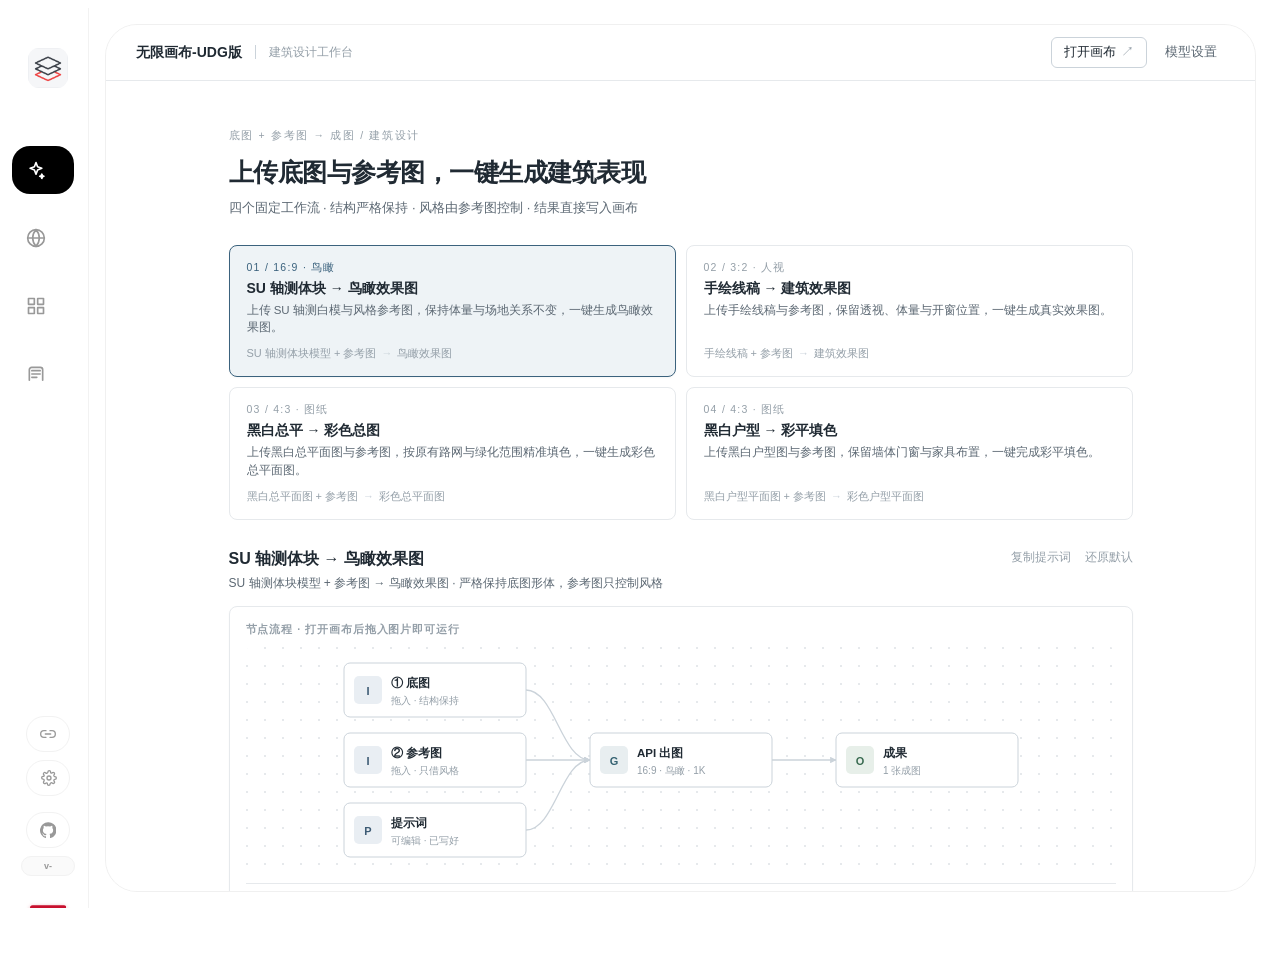
==== commit 1232225b: "Merge remote-tracking branch 'origin/main' # Conflicts: #	VERSION #	static/index.html #	static/updat" ====
--- a/static/index.html
+++ b/static/index.html
@@ -23,11 +23,11 @@
             } catch(e) {}
         })();
     </script>
-    <script src="/static/vendor/js/tailwindcss-cdn.js?v=2026.10.25.8.1793082094"></script>
-    <script src="/static/js/theme.js?v=2026.10.25.8.1793082094"></script>
-    <script src="/static/js/i18n.js?v=2026.10.25.8.1793082094"></script>
+    <script src="/static/vendor/js/tailwindcss-cdn.js?v=2026.11.12.1.1793082094"></script>
+    <script src="/static/js/theme.js?v=2026.11.12.1.1793082094"></script>
+    <script src="/static/js/i18n.js?v=2026.11.12.1.1793082094"></script>
     <style>
-        @import url('/static/vendor/css/fonts.css?v=2026.10.25.8.1793082094');
+        @import url('/static/vendor/css/fonts.css?v=2026.11.12.1.1793082094');
 
         /* 本地 Tailwind 工具类兜底：CDN 慢/未就绪时也能立刻给图标尺寸，避免首屏左侧栏空白 */
         .w-1\.5 { width: 0.375rem; }
@@ -1314,6 +1314,13 @@
             </button>
 
             <nav>
+                <div class="nav-item" onclick="switchUI(this, 'brief')" title="一句话生成节点画布">
+                    <svg class="w-5 h-5 flex-shrink-0" fill="none" stroke="currentColor" viewBox="0 0 24 24" stroke-width="2" stroke-linecap="round" stroke-linejoin="round">
+                        <path d="M12 3l1.9 5.1L19 10l-5.1 1.9L12 17l-1.9-5.1L5 10l5.1-1.9L12 3z"></path>
+                        <path d="M19 17l.7 1.8L21.5 19.5l-1.8.7L19 22l-.7-1.8-1.8-.7 1.8-.7L19 17z"></path>
+                    </svg>
+                    <span class="nav-text">无限画布-UDG版</span>
+                </div>
                 <div class="nav-item" onclick="switchUI(this, 'online')">
                     <svg class="w-5 h-5 flex-shrink-0" fill="none" stroke="currentColor" viewBox="0 0 24 24" stroke-width="2" stroke-linecap="round" stroke-linejoin="round">
                         <path d="M12 2a10 10 0 1 0 0 20A10 10 0 0 0 12 2z"></path>
@@ -1431,10 +1438,11 @@
         </script>
 
         <main class="stage">
-            <iframe id="frame-online" data-src="/static/online.html?v=2026.10.25.8.1794453623" scrolling="yes"></iframe>
-            <iframe id="frame-asset-manager" data-src="/static/asset-manager.html?v=2026.10.25.8.1794453623" scrolling="yes"></iframe>
-            <iframe id="frame-api-settings" data-src="/static/api-settings.html?v=2026.10.25.8.1794453623" scrolling="yes"></iframe>
-            <iframe id="frame-canvas" data-src="/static/canvas-list.html?v=2026.10.25.8.1794453623" scrolling="yes"></iframe>
+            <iframe id="frame-brief" data-src="/static/brief-workbench.html?v=2026.11.12.1.1794323813" scrolling="yes"></iframe>
+            <iframe id="frame-online" data-src="/static/online.html?v=2026.11.12.1.1794324015" scrolling="yes"></iframe>
+            <iframe id="frame-asset-manager" data-src="/static/asset-manager.html?v=2026.11.12.1.1794324753" scrolling="yes"></iframe>
+            <iframe id="frame-api-settings" data-src="/static/api-settings.html?v=2026.11.12.1.1794324753" scrolling="yes"></iframe>
+            <iframe id="frame-canvas" data-src="/static/canvas-list.html?v=2026.11.12.1.1794324753" scrolling="yes"></iframe>
 
         </main>
     </div>
@@ -1528,8 +1536,8 @@
         const ACTIVE_PAGE_KEY = 'studio_active_page';
         const SIDEBAR_SETTINGS_COLLAPSED_KEY = 'studio_sidebar_settings_collapsed';
         const SIDEBAR_PINNED_KEY = 'studio_sidebar_pinned';
-        const DEFAULT_PAGE_ID = 'canvas';
-        const PAGE_IDS = ['online','canvas','asset-manager','api-settings'];
+        const DEFAULT_PAGE_ID = 'brief';
+        const PAGE_IDS = ['brief','online','canvas','asset-manager','api-settings'];
         const PROJECT_URL = 'https://github.com/iorlchotae/Infinite-Canvas-UDG';
         let appInfo = { version:'', repo_url:PROJECT_URL, version_url:'https://raw.githubusercontent.com/iorlchotae/Infinite-Canvas-UDG/main/VERSION' };
         let updateConnectivityResult = null;
@@ -1629,7 +1637,24 @@
 
         window.addEventListener('message', event => {
             if (event.origin && event.origin !== location.origin) return;
-            forwardStudioApiChange(event.data);
+            const data = event.data;
+            forwardStudioApiChange(data);
+            if (!data || typeof data !== 'object') return;
+            // 无限画布-UDG版 → 打开指定画布（支持智能画布 URL）/ 回到画布列表 / 切换到设置页
+            if (data.type === 'udg-open-canvas' && data.id) {
+                const frame = document.getElementById('frame-canvas');
+                const url = (typeof data.url === 'string' && data.url.startsWith('/static/'))
+                    ? data.url
+                    : '/static/canvas.html?id=' + encodeURIComponent(data.id);
+                if (frame) frame.src = url;
+                switchUI(document.querySelector(`[onclick*="'canvas'"]`), 'canvas');
+            } else if (data.type === 'udg-open-canvas-list') {
+                const frame = document.getElementById('frame-canvas');
+                if (frame) frame.src = frame.dataset.src;
+                switchUI(document.querySelector(`[onclick*="'canvas'"]`), 'canvas');
+            } else if (data.type === 'udg-open-page' && PAGE_IDS.includes(data.page)) {
+                switchUI(document.querySelector(`[onclick*="'${data.page}'"]`), data.page);
+            }
         });
 
         try {
@@ -1639,6 +1664,13 @@
 
         function restoreActivePage() {
             restoreSidebarPinned();
+            // 升级到「创作优先」后，第一次启动统一落在工作台；之后尊重用户自己选的页面
+            try {
+                if (localStorage.getItem('studio_brief_boot_v1') !== '1') {
+                    localStorage.setItem('studio_brief_boot_v1', '1');
+                    localStorage.setItem(ACTIVE_PAGE_KEY, 'brief');
+                }
+            } catch (e) {}
             const id = PAGE_IDS.includes(localStorage.getItem(ACTIVE_PAGE_KEY)) ? localStorage.getItem(ACTIVE_PAGE_KEY) : DEFAULT_PAGE_ID;
             restoreSidebarSettings(id);
             const trigger = document.querySelector(`[onclick*="'${id}'"],[onclick*='"${id}"']`);
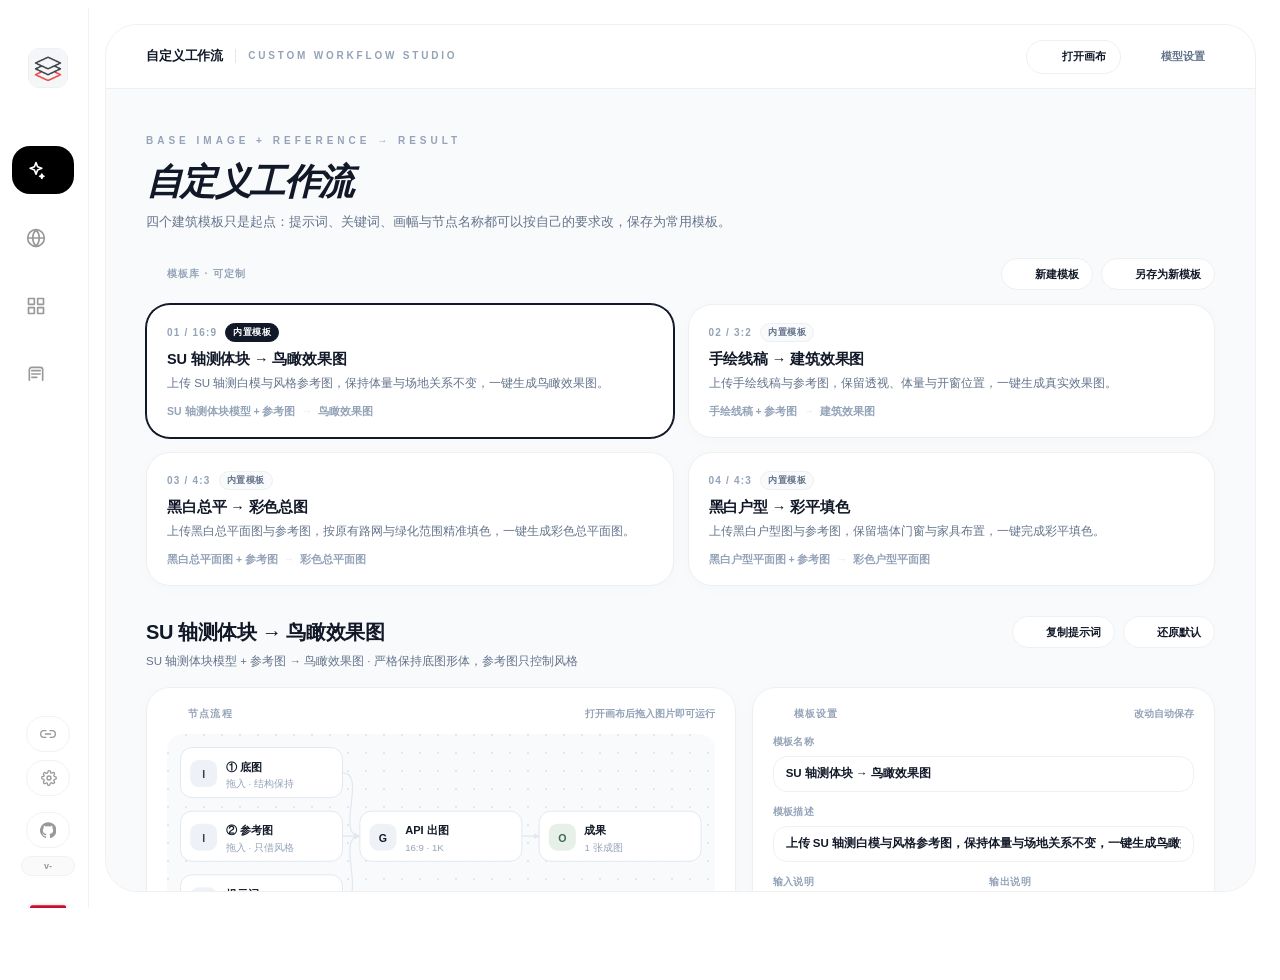
==== commit 1702b545: "feat: 工作台改名自定义工作流，支持模板定制与关键词替换" ====
--- a/static/index.html
+++ b/static/index.html
@@ -1319,7 +1319,7 @@
                         <path d="M12 3l1.9 5.1L19 10l-5.1 1.9L12 17l-1.9-5.1L5 10l5.1-1.9L12 3z"></path>
                         <path d="M19 17l.7 1.8L21.5 19.5l-1.8.7L19 22l-.7-1.8-1.8-.7 1.8-.7L19 17z"></path>
                     </svg>
-                    <span class="nav-text">无限画布-UDG版</span>
+                    <span class="nav-text">自定义工作流</span>
                 </div>
                 <div class="nav-item" onclick="switchUI(this, 'online')">
                     <svg class="w-5 h-5 flex-shrink-0" fill="none" stroke="currentColor" viewBox="0 0 24 24" stroke-width="2" stroke-linecap="round" stroke-linejoin="round">
@@ -1438,8 +1438,8 @@
         </script>
 
         <main class="stage">
-            <iframe id="frame-brief" data-src="/static/brief-workbench.html?v=2026.11.12.1.1794323813" scrolling="yes"></iframe>
-            <iframe id="frame-online" data-src="/static/online.html?v=2026.11.12.1.1794324015" scrolling="yes"></iframe>
+            <iframe id="frame-brief" data-src="/static/brief-workbench.html?v=2026.11.12.1.1794464047" scrolling="yes"></iframe>
+            <iframe id="frame-online" data-src="/static/online.html?v=2026.11.12.1.1794462336" scrolling="yes"></iframe>
             <iframe id="frame-asset-manager" data-src="/static/asset-manager.html?v=2026.11.12.1.1794324753" scrolling="yes"></iframe>
             <iframe id="frame-api-settings" data-src="/static/api-settings.html?v=2026.11.12.1.1794324753" scrolling="yes"></iframe>
             <iframe id="frame-canvas" data-src="/static/canvas-list.html?v=2026.11.12.1.1794324753" scrolling="yes"></iframe>
@@ -1640,7 +1640,7 @@
             const data = event.data;
             forwardStudioApiChange(data);
             if (!data || typeof data !== 'object') return;
-            // 无限画布-UDG版 → 打开指定画布（支持智能画布 URL）/ 回到画布列表 / 切换到设置页
+            // 自定义工作流 → 打开指定画布（支持智能画布 URL）/ 回到画布列表 / 切换到设置页
             if (data.type === 'udg-open-canvas' && data.id) {
                 const frame = document.getElementById('frame-canvas');
                 const url = (typeof data.url === 'string' && data.url.startsWith('/static/'))
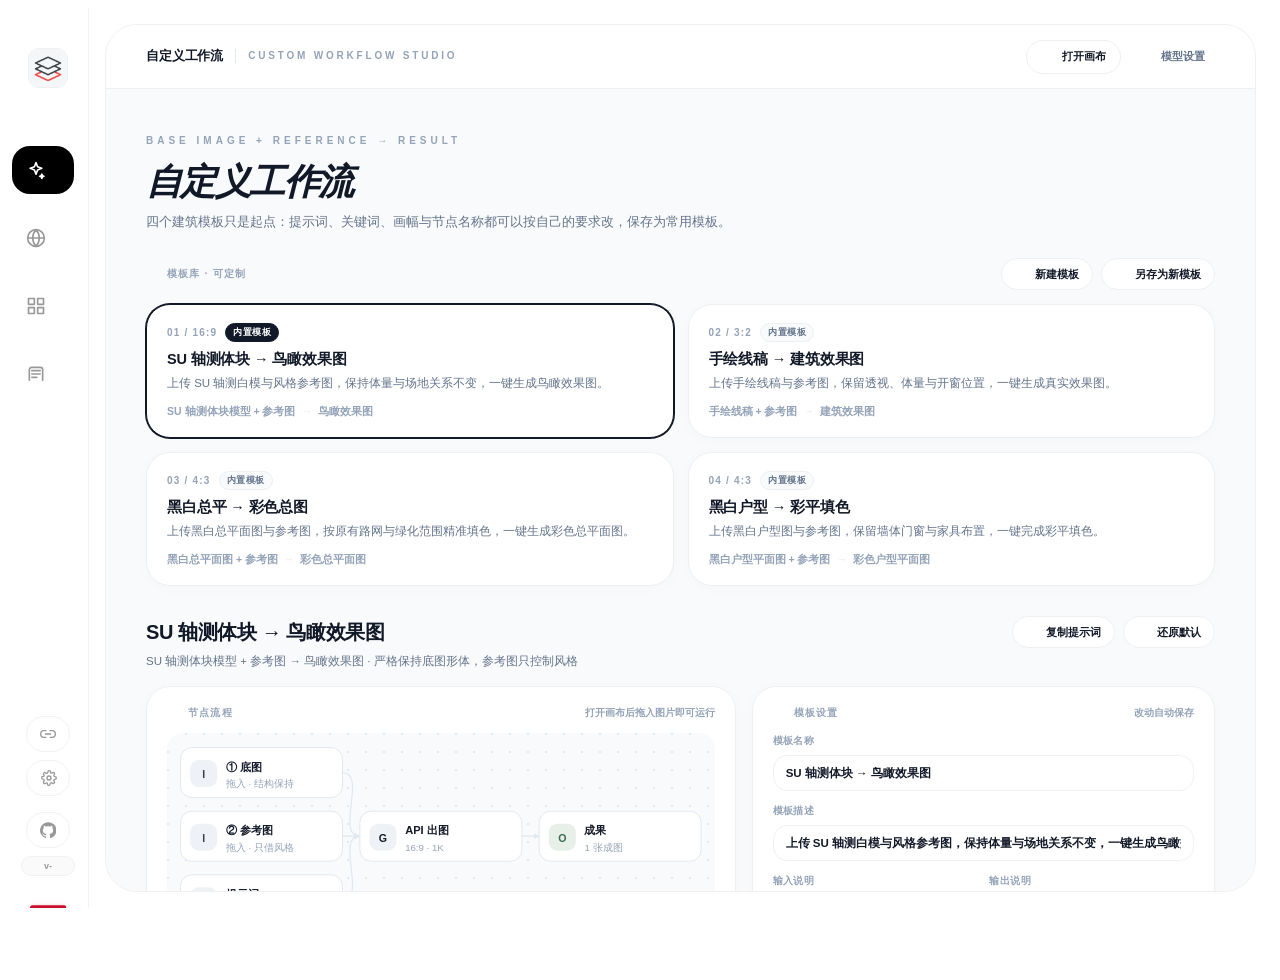
==== commit 167dbc3c: "feat: 发布安全硬校验与平板/触屏响应式适配 - 新增 publish_guard.py 统一发布安全规则，make_release_zip.py 打包前强制校验 - 新增 make_releas" ====
--- a/static/index.html
+++ b/static/index.html
@@ -3,8 +3,14 @@
 
 <head>
     <meta charset="UTF-8">
-    <meta name="viewport" content="width=device-width, initial-scale=1.0">
+    <meta name="viewport" content="width=device-width, initial-scale=1.0, viewport-fit=cover">
     <link rel="icon" href="/static/images/logo.png" type="image/png">
+    <link rel="manifest" href="/static/manifest.json">
+    <meta name="theme-color" content="#111827">
+    <link rel="apple-touch-icon" href="/static/images/apple-touch-icon.png">
+    <meta name="apple-mobile-web-app-capable" content="yes">
+    <meta name="apple-mobile-web-app-status-bar-style" content="default">
+    <meta name="apple-mobile-web-app-title" content="无限画布">
     <title>无限画布</title>
     <style>
         html.studio-route-booting body {
@@ -1303,6 +1309,7 @@
             max-width: 42px;
         }
     </style>
+    <link rel="stylesheet" href="/static/css/touch-responsive.css">
 </head>
 
 <body>
@@ -1538,8 +1545,8 @@
         const SIDEBAR_PINNED_KEY = 'studio_sidebar_pinned';
         const DEFAULT_PAGE_ID = 'brief';
         const PAGE_IDS = ['brief','online','canvas','asset-manager','api-settings'];
-        const PROJECT_URL = 'https://github.com/iorlchotae/Infinite-Canvas-UDG';
-        let appInfo = { version:'', repo_url:PROJECT_URL, version_url:'https://raw.githubusercontent.com/iorlchotae/Infinite-Canvas-UDG/main/VERSION' };
+        const PROJECT_URL = 'https://github.com/Iorlchoate/Infinite-Canvas-UDG';
+        let appInfo = { version:'', repo_url:PROJECT_URL, version_url:'https://raw.githubusercontent.com/Iorlchoate/Infinite-Canvas-UDG/main/VERSION' };
         let updateConnectivityResult = null;
         let projectUpdateRunning = false;
         let projectUpdateAbort = null;  // 当前更新请求的 AbortController，便于用户中途取消
@@ -2072,8 +2079,8 @@
             const sources = appInfo.sources || {};
             const github = sources.github || {};
             return [
-                { name:'GitHub 更新列表', url:github.tree_url || appInfo.tree_url || 'https://api.github.com/repos/iorlchotae/Infinite-Canvas-UDG/git/trees/main?recursive=1', source:'github', required:true },
-                { name:'GitHub 版本文件', url:github.version_url || appInfo.version_url || 'https://raw.githubusercontent.com/iorlchotae/Infinite-Canvas-UDG/main/VERSION', source:'github', required:true },
+                { name:'GitHub 更新列表', url:github.tree_url || appInfo.tree_url || 'https://api.github.com/repos/Iorlchoate/Infinite-Canvas-UDG/git/trees/main?recursive=1', source:'github', required:true },
+                { name:'GitHub 版本文件', url:github.version_url || appInfo.version_url || 'https://raw.githubusercontent.com/Iorlchoate/Infinite-Canvas-UDG/main/VERSION', source:'github', required:true },
                 { name:'GitHub 主页', url:'https://github.com/', source:'github' },
                 { name:'Google 连通性', url:'https://www.google.com/generate_204', source:'reference' },
             ];
--- a/static/css/touch-responsive.css
+++ b/static/css/touch-responsive.css
@@ -0,0 +1,131 @@
+/* ============================================================
+ * touch-responsive.css — 平板 / 触屏适配补充层
+ *
+ * 由 static/*.html 在最后一个样式表之后引入。
+ * 所有规则都包在 max-width / hover:none 媒体查询里：
+ * 桌面（>1024px 且有 hover）完全不受影响。
+ * 各页面原有 CSS 的断点保持不变，这里只补齐 iPad 竖屏、
+ * 动态视口高度与触屏交互的缺口。
+ * ============================================================ */
+
+/* ---------- 小屏通用：<=1024px ---------- */
+@media (max-width: 1024px) {
+    html, body {
+        max-width: 100%;
+        overflow-x: hidden;
+        -webkit-text-size-adjust: 100%;
+        text-size-adjust: 100%;
+    }
+
+    /* iPad Safari 的 100vh 含地址栏，底部会被遮住；dvh 才是可视高度 */
+    body, .app-shell, .sidebar {
+        height: 100dvh;
+        max-height: 100dvh;
+    }
+
+    /* 主框架收紧留白，把宽度让给内容 */
+    .stage {
+        margin: 10px !important;
+        border-radius: 20px !important;
+    }
+    .sidebar { padding: 20px 0 !important; }
+
+    /* 弹窗与浮层不得超出屏幕 */
+    .studio-modal-panel {
+        max-width: calc(100vw - 24px);
+        max-height: calc(100dvh - 24px);
+    }
+    .prompt-template-panel,
+    .workflow-transfer-panel {
+        max-width: calc(100vw - 24px);
+        max-height: calc(100dvh - 96px);
+    }
+    .prompt-template-body {
+        grid-template-columns: 1fr;
+        overflow: auto;
+    }
+}
+
+/* ---------- iPad 竖屏：768~1024 ---------- */
+@media (min-width: 768px) and (max-width: 1024px) and (orientation: portrait) {
+    .stage { margin: 12px !important; }
+
+    /* 侧栏展开后仍要给舞台留下足够宽度 */
+    .sidebar.is-pinned { width: 200px; min-width: 200px; }
+    .sidebar.is-pinned .nav-item { width: 176px; }
+    .sidebar.is-pinned .side-pill,
+    .sidebar.is-pinned .project-version-badge,
+    .sidebar.is-pinned .update-now-btn { width: 160px; }
+}
+
+/* ---------- 手机竖屏：<768px ---------- */
+@media (max-width: 767px) {
+    .stage {
+        margin: 6px !important;
+        border-radius: 14px !important;
+    }
+
+    /* 窄屏一律用图标模式，避免侧栏吃掉一半屏幕 */
+    .sidebar,
+    .sidebar.is-pinned {
+        width: 64px !important;
+        min-width: 64px !important;
+        padding: 14px 0 !important;
+    }
+    .sidebar.is-pinned .nav-item,
+    .sidebar.is-pinned .side-pill,
+    .sidebar.is-pinned .project-version-badge,
+    .sidebar.is-pinned .update-now-btn { width: 52px !important; }
+    .sidebar .nav-text,
+    .sidebar.is-pinned .nav-text,
+    .sidebar .side-pill-text,
+    .sidebar.is-pinned .side-pill-text,
+    .sidebar.is-pinned .project-version-full,
+    .sidebar.is-pinned .update-version-full,
+    .sidebar.is-pinned .update-action-prefix,
+    .sidebar.is-pinned .update-now-text {
+        display: none !important;
+        opacity: 0 !important;
+    }
+    .sidebar.is-pinned .project-version-compact,
+    .sidebar.is-pinned .update-version-compact { display: inline !important; }
+    .logo-ring, .brand-logo-img {
+        width: 34px !important;
+        height: 34px !important;
+    }
+    .studio-modal { align-items: flex-end; padding: 10px; }
+}
+
+/* ---------- 触屏设备（无 hover） ---------- */
+@media (hover: none) and (pointer: coarse) {
+    /* 触屏没有 hover，侧栏不会自动展开。默认改为「图标 + 短标签」，
+       宽度只占 92px，菜单含义一眼可见，同时把宽度留给内容区。 */
+    .sidebar:not(.is-pinned) { width: 150px; min-width: 150px; }
+    .sidebar:not(.is-pinned) .nav-item { width: 130px; }
+    .sidebar:not(.is-pinned) .nav-text {
+        opacity: 1;
+        margin-left: 10px;
+        max-width: 96px;
+        font-size: 11px;
+        overflow: hidden;
+        text-overflow: ellipsis;
+    }
+    .sidebar:not(.is-pinned) .side-pill { width: 130px; }
+    .sidebar:not(.is-pinned) .side-pill-text { opacity: 1; max-width: 96px; }
+    /* 用户主动点击 LOGO 展开时，仍走 .is-pinned 的横向菜单规则 */
+    .sidebar {
+        transition: width .25s ease, background .3s, border-color .3s;
+    }
+    .nav-item { min-height: 44px; }
+    .asset-btn,
+    .asset-tabs button,
+    .ws-topbar button { min-height: 40px; }
+    .app-shell { touch-action: pan-y; }
+    iframe { -webkit-overflow-scrolling: touch; }
+}
+
+/* ---------- 横屏矮视口（手机横屏 / 分屏） ---------- */
+@media (max-height: 500px) and (max-width: 1024px) {
+    .sidebar { padding: 10px 0 !important; }
+    .stage { margin: 6px !important; border-radius: 12px !important; }
+}
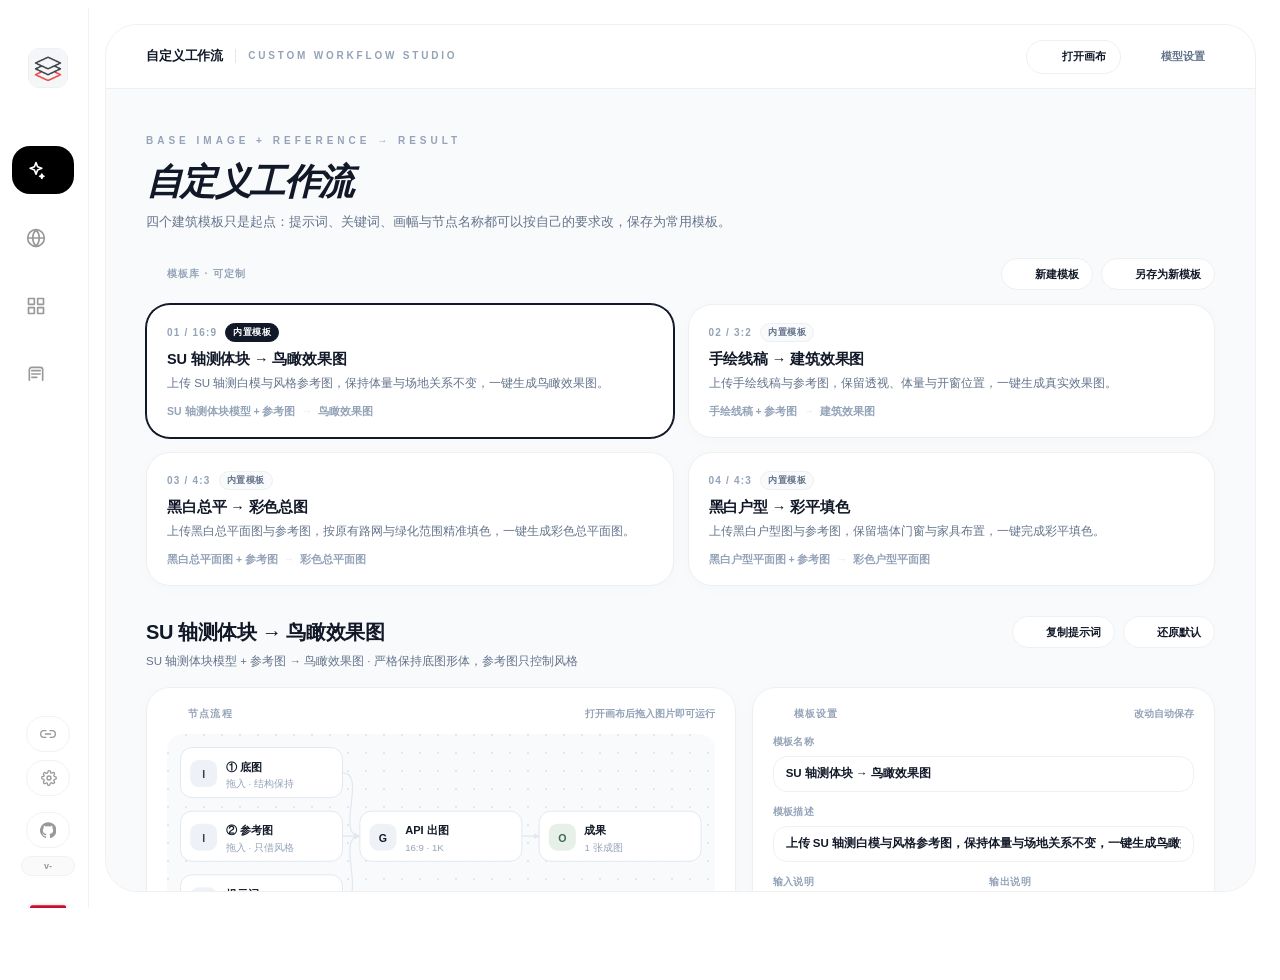
==== commit 4084cec9: "release: 2026.11.12.2 发布安全与平板/触屏适配，启用一键更新 - VERSION 升至 2026.11.12.2，已安装 11.12.1 的用户点击一键更新即可自动同步 main" ====
--- a/static/index.html
+++ b/static/index.html
@@ -29,11 +29,11 @@
             } catch(e) {}
         })();
     </script>
-    <script src="/static/vendor/js/tailwindcss-cdn.js?v=2026.11.12.1.1793082094"></script>
-    <script src="/static/js/theme.js?v=2026.11.12.1.1793082094"></script>
-    <script src="/static/js/i18n.js?v=2026.11.12.1.1793082094"></script>
+    <script src="/static/vendor/js/tailwindcss-cdn.js?v=2026.11.12.2"></script>
+    <script src="/static/js/theme.js?v=2026.11.12.2"></script>
+    <script src="/static/js/i18n.js?v=2026.11.12.2"></script>
     <style>
-        @import url('/static/vendor/css/fonts.css?v=2026.11.12.1.1793082094');
+        @import url('/static/vendor/css/fonts.css?v=2026.11.12.2');
 
         /* 本地 Tailwind 工具类兜底：CDN 慢/未就绪时也能立刻给图标尺寸，避免首屏左侧栏空白 */
         .w-1\.5 { width: 0.375rem; }
@@ -1317,7 +1317,7 @@
     <div class="app-shell">
         <aside class="sidebar" id="studioSidebar">
             <button class="logo-ring mb-12" id="sidebarLogoToggle" type="button" onclick="toggleSidebarPinned(event)" aria-pressed="false" title="固定导航栏">
-                <img class="brand-logo-img" src="/static/images/brand-logo.png?v=2026.10.25.8" alt="无限画布" draggable="false">
+                <img class="brand-logo-img" src="/static/images/brand-logo.png?v=2026.11.12.2" alt="无限画布" draggable="false">
             </button>
 
             <nav>
@@ -1445,11 +1445,11 @@
         </script>
 
         <main class="stage">
-            <iframe id="frame-brief" data-src="/static/brief-workbench.html?v=2026.11.12.1.1794464047" scrolling="yes"></iframe>
-            <iframe id="frame-online" data-src="/static/online.html?v=2026.11.12.1.1794462336" scrolling="yes"></iframe>
-            <iframe id="frame-asset-manager" data-src="/static/asset-manager.html?v=2026.11.12.1.1794324753" scrolling="yes"></iframe>
-            <iframe id="frame-api-settings" data-src="/static/api-settings.html?v=2026.11.12.1.1794324753" scrolling="yes"></iframe>
-            <iframe id="frame-canvas" data-src="/static/canvas-list.html?v=2026.11.12.1.1794324753" scrolling="yes"></iframe>
+            <iframe id="frame-brief" data-src="/static/brief-workbench.html?v=2026.11.12.2" scrolling="yes"></iframe>
+            <iframe id="frame-online" data-src="/static/online.html?v=2026.11.12.2" scrolling="yes"></iframe>
+            <iframe id="frame-asset-manager" data-src="/static/asset-manager.html?v=2026.11.12.2" scrolling="yes"></iframe>
+            <iframe id="frame-api-settings" data-src="/static/api-settings.html?v=2026.11.12.2" scrolling="yes"></iframe>
+            <iframe id="frame-canvas" data-src="/static/canvas-list.html?v=2026.11.12.2" scrolling="yes"></iframe>
 
         </main>
     </div>
